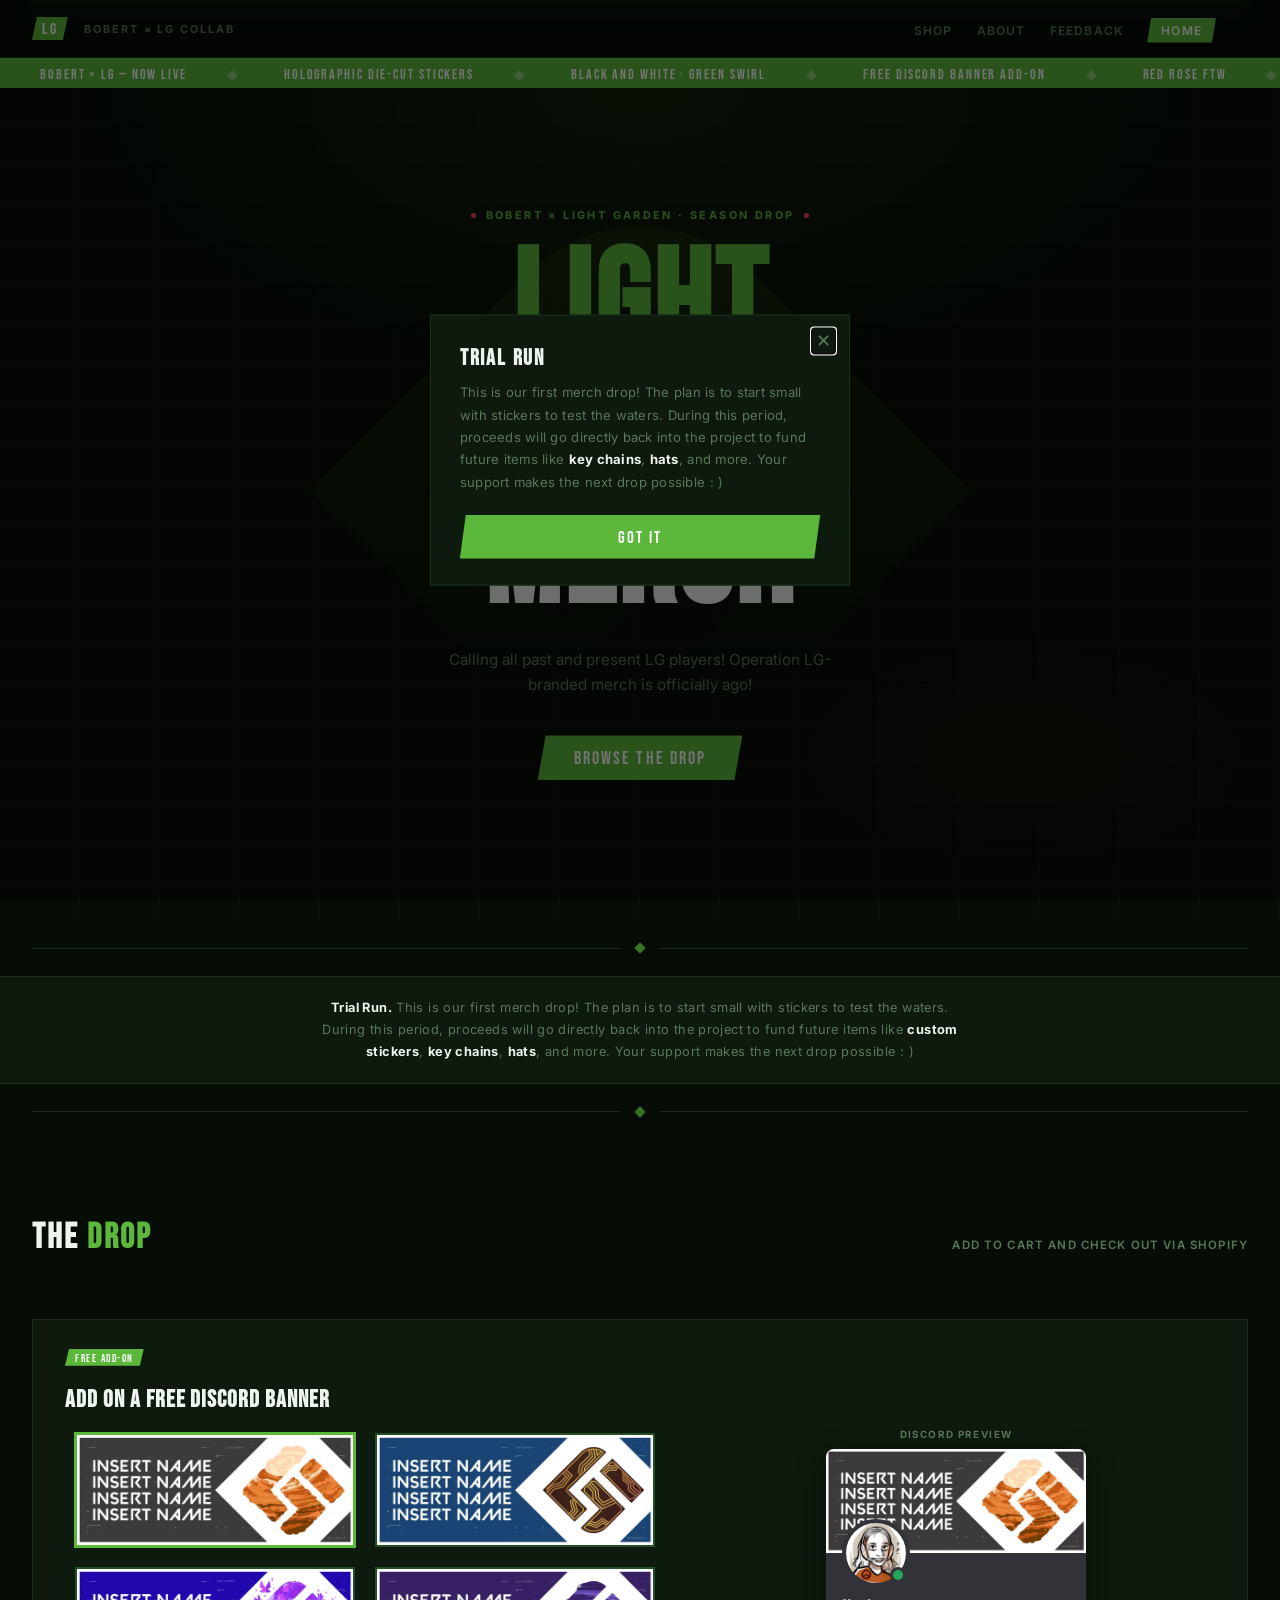
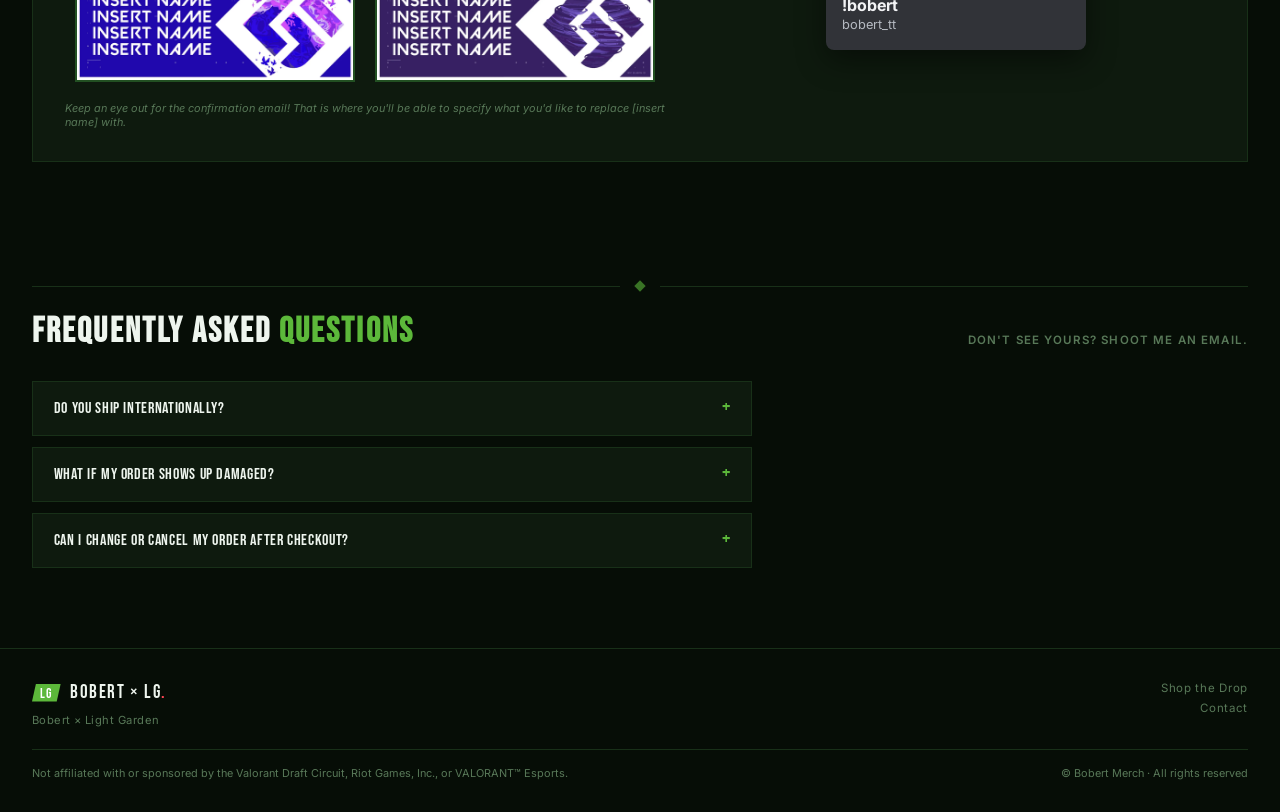
==== index.html @ 80d3ad3d "Open cart on banner swatch click, wire up real per-design variants Swatch clicks that add/swap the f" ====
<!DOCTYPE html>
<html lang="en">
<head>
  <meta charset="UTF-8" />
  <meta name="viewport" content="width=device-width, initial-scale=1.0" />
  <title>Bobert × LG Merch Drop</title>
  <meta name="description" content="LG-branded merch — vinyl stickers, plus a free Discord banner add-on, for the Light Garden VDC franchise.">
  <meta property="og:title" content="Bobert × LG Merch Drop">
  <meta property="og:description" content="LG-branded merch designed by a VDC member. Vinyl stickers, plus a free Discord banner add-on.">
  <meta property="og:image" content="https://bobert-merch.github.io/assets/LG_LOGO.png">
  <meta property="og:type" content="website">
  <meta property="og:url" content="https://bobert-merch.github.io/">
  <link rel="icon" href="./assets/LG_LOGO.png" type="image/png">
  <link rel="preconnect" href="https://fonts.googleapis.com">
  <link rel="preconnect" href="https://fonts.gstatic.com" crossorigin>
  <link href="https://fonts.googleapis.com/css2?family=Bebas+Neue&family=Inter:wght@400;500;600;700&display=swap" rel="stylesheet" />
  <link rel="stylesheet" href="./styles.css">
  <script type="application/ld+json">
  {
    "@context": "https://schema.org",
    "@type": "FAQPage",
    "mainEntity": [
      {
        "@type": "Question",
        "name": "Do you ship internationally?",
        "acceptedAnswer": {
          "@type": "Answer",
          "text": "Yes and no. These products are only available to those in the United States and Canada."
        }
      },
      {
        "@type": "Question",
        "name": "What if my order shows up damaged?",
        "acceptedAnswer": {
          "@type": "Answer",
          "text": "Email me a photo and replacement or refund, whichever works for you."
        }
      },
      {
        "@type": "Question",
        "name": "Can I change or cancel my order after checkout?",
        "acceptedAnswer": {
          "@type": "Answer",
          "text": "Of course! Email me as soon as you can and if it hasn't shipped yet, I'll update or cancel it."
        }
      }
    ]
  }
  </script>
</head>
<body class="page-shop">

<!-- NAV — kept in sync by hand across index.html/feedback.html/about.html.
     Deliberately not JS-injected so each page stays fully self-describing
     when read on its own. The cart itself isn't in this markup at all —
     it's Shopify's own cart + floating toggle, mounted by site.js (see
     CLAUDE.md's "Shopify" section). -->
<nav>
  <a class="nav-left" href="./index.html" aria-label="Bobert × LG home">
    <span class="lg-pill">LG</span>
    <span class="nav-subtitle">Bobert × LG Collab</span>
  </a>
  <div class="nav-right-group">
    <ul class="nav-links">
      <li><a href="./index.html#shop">Shop</a></li>
      <li><a href="./about.html">About</a></li>
      <li><a href="./feedback.html">Feedback</a></li>
      <li><a href="./index.html" class="nav-cta">Home</a></li>
    </ul>
    <div class="nav-right">
      <button class="hamburger" id="hamburger-btn" aria-label="Open navigation" aria-expanded="false">MENU</button>
    </div>
  </div>
</nav>


<!-- MOBILE NAV -->
<div class="mobile-nav" id="mobile-nav" aria-label="Mobile navigation">
  <a href="./index.html#shop">Shop</a>
  <a href="./about.html">About</a>
  <a href="./feedback.html">Feedback</a>
  <a href="./index.html" class="mobile-nav-cta">Home</a>
</div>

<main>

<!-- TICKER -->
<div class="ticker-wrap" aria-hidden="true">
  <div class="ticker-inner">
    <span>BOBERT × LG — NOW LIVE</span><span class="sep">◆</span>
    <span>HOLOGRAPHIC DIE-CUT STICKERS</span><span class="sep">◆</span>
    <span>BLACK AND WHITE · GREEN SWIRL</span><span class="sep">◆</span>
    <span>FREE DISCORD BANNER ADD-ON</span><span class="sep">◆</span>
    <span>RED ROSE FTW</span><span class="sep">◆</span>
    <span>SHOP THE DROP TO ORDER</span><span class="sep">◆</span>
    <span>BOBERT × LG — NOW LIVE</span><span class="sep">◆</span>
    <span>HOLOGRAPHIC DIE-CUT STICKERS</span><span class="sep">◆</span>
    <span>BLACK AND WHITE · GREEN SWIRL</span><span class="sep">◆</span>
    <span>FREE DISCORD BANNER ADD-ON</span><span class="sep">◆</span>
    <span>LIMITED RUN — ONE DROP PER SEASON</span><span class="sep">◆</span>
    <span>SHOP THE DROP TO ORDER</span><span class="sep">◆</span>
  </div>
</div>

<!-- HERO -->
<section class="hero">
  <img src="./assets/LG_LOGO.png" class="hero-logo-bg" alt="" aria-hidden="true">
  <div class="hero-eyebrow">
    <span class="dot"></span>
    Bobert × Light Garden · Season Drop
    <span class="dot"></span>
  </div>
  <h1>
    <span class="line-green">LIGHT</span><br>
   <span class="line-green"> GARDEN </span><br>
    MERCH
  </h1>
  <p class="hero-sub">
    Calling all past and present LG players! Operation LG-branded merch is officially ago!  
  </p>
  <div class="hero-actions">
    <a href="#shop" class="btn-primary">Browse the Drop</a>
  </div>
</section>

<!-- TRIAL NOTICE -->
<div class="divider"><div class="divider-line"></div><div class="divider-diamond"></div><div class="divider-line"></div></div>

<div class="trial-notice" role="note">
  <p><strong>Trial Run.</strong> This is our first merch drop! The plan is to start small with stickers to test the waters. During this period, proceeds will go directly back into the project to fund future items like <strong>custom stickers</strong>, <strong>key chains</strong>, <strong>hats</strong>, and more. Your support makes the next drop possible : )</p>
</div>

<!-- SHOP -->
<div class="divider"><div class="divider-line"></div><div class="divider-diamond"></div><div class="divider-line"></div></div>

<section id="shop">
  <div class="section-header">
    <h2>THE <span>DROP</span></h2>
    <div class="section-meta">
      Add to cart and check out via Shopify
    </div>
  </div>

  <!--
  ══════════════════════════════════════════════════════════════
  PRODUCT GRID — HOW TO EDIT
  ──────────────────────────────────────────────────────────────
  Each sticker is a live Shopify Buy Button product component — name,
  price, description, and images all come from Shopify now, not from
  this markup. See CLAUDE.md's "Shopify" section for how the SDK is
  bootstrapped (one shared client/cart/toggle in site.js).

  ADD OR CHANGE A STICKER:
    Create/edit the product in the Shopify admin, then either edit the
    data-shopify-product-id below (to replace one) or add a new
    <div data-shopify-product-id="…"></div> (to add one) — site.js finds
    every element with that attribute and mounts a product component
    into it automatically. No other JS/HTML edit needed.
  ══════════════════════════════════════════════════════════════
  -->
  <div class="product-grid">

    <!-- LG Logo Vinyl Sticker | Black and White -->
    <div class="shopify-product" data-shopify-product-id="9629261037811"></div>

    <!-- LG Logo Vinyl Sticker | Green Swirl -->
    <div class="shopify-product" data-shopify-product-id="9629262872819"></div>

  </div>

  <!--
  ══════════════════════════════════════════════════════════════
  FREE ADD-ON — HOW TO EDIT
  ──────────────────────────────────────────────────────────────
  Backed by Shopify product 9694852481267 ("LG Discord Banner", $0.00) —
  see BANNER_PRODUCT_ID in site.js. It has four real variants now, each
  with its own image (so the correct design shows up as the line-item
  thumbnail in both Shopify admin and the cart drawer) — titled exactly
  Brimstone / Chamber / Clove / Omen, matching data-label below.
  getBannerVariantForLabel() in site.js matches swatch clicks to these by
  title; a design also still writes a `Design` line-item custom attribute
  as a redundant, always-there record even though the variant itself now
  carries that information. If you rename a variant in Shopify, update
  its swatch's data-label (and aria-label/alt) to match exactly — a
  mismatch silently falls back to whichever variant is listed first.

  Gated the same way it always was: clicking a swatch before a paid item
  is in the cart only updates the visual selection/preview, it doesn't
  touch the Shopify cart — see hasQualifyingItem()/syncAddonState() in
  site.js. No automatic retry: pick a design while ineligible, add a
  sticker, then click the swatch again to actually add it. The
  .addon-hint paragraph below is a permanent fixture (always visible,
  regardless of cart state) rather than toggled by eligibility — it used
  to hide once a paid item qualified, but that meant it could flash
  visible-then-vanish for a returning visitor whose cart already
  qualified, which read as broken. Always-on trades that flash for the
  hint being slightly stale once you already have the banner, on
  purpose.

  ADD A DESIGN:
    Copy a .swatch-btn block inside .swatch-grid, point the img src at a
    file in assets/digital/, and set data-label — data-label doubles as
    the value written to the Design custom attribute (and the variant
    title to match, if/when real variants exist). No visible label
    needed — the image is the only identifier now, so keep aria-label
    accurate for screen readers.

  REMOVE A DESIGN:
    Delete its .swatch-btn block. Keep exactly one swatch marked
    class="swatch-btn active" + aria-current="true" (the default
    selection).

  The .addon-preview mock Discord card just mirrors whichever swatch is
  active (site.js keeps #discord-preview-banner's src in sync) — no
  markup changes needed there when adding/removing a design.
  ══════════════════════════════════════════════════════════════
  -->
  <div class="addon-card">
    <div class="addon-main">
      <span class="addon-badge">Free Add-On</span>
      <h3 class="addon-title">Add On a Free Discord Banner</h3>
      <div class="swatch-grid">
        <button class="swatch-btn active" aria-current="true" aria-label="Brimstone"
                data-label="Brimstone">
          <img src="./assets/digital/BrimBanner.webp" alt="Brimstone Discord banner design" loading="lazy">
        </button>
        <button class="swatch-btn" aria-label="Chamber"
                data-label="Chamber">
          <img src="./assets/digital/ChamberBanner.webp" alt="Chamber Discord banner design" loading="lazy">
        </button>
        <button class="swatch-btn" aria-label="Clove"
                data-label="Clove">
          <img src="./assets/digital/CloveBanner.webp" alt="Clove Discord banner design" loading="lazy">
        </button>
        <button class="swatch-btn" aria-label="Omen"
                data-label="Omen">
          <img src="./assets/digital/OmenBanner.webp" alt="Omen Discord banner design" loading="lazy">
        </button>
      </div>
      <!-- Always visible — see the FREE ADD-ON comment above for why this
           doesn't toggle with cart eligibility anymore. -->
      <p class="addon-hint">Keep an eye out for the confirmation email! That is where you'll be able to specify what you'd like to replace [insert name] with.</p>
    </div>

    <!-- Live preview of the selected design on a mock Discord profile
         popup — proportioned to Discord's actual recommended banner size
         (600×240, a 5:2 aspect ratio). Purely visual: #discord-preview-banner's
         src is kept in sync with whichever swatch is .active by the swatch
         click handler in site.js (and set once on load to match). -->
    <div class="addon-preview">
      <span class="addon-preview-label">Discord Preview</span>
      <div class="discord-card">
        <div class="discord-card-banner">
          <img id="discord-preview-banner" src="./assets/digital/BrimBanner.webp" alt="Selected banner design previewed on a Discord profile">
        </div>
        <div class="discord-card-avatar-row">
          <div class="discord-card-avatar">
            <img src="./assets/disc_pfp.webp" alt="">
            <span class="discord-card-status"></span>
          </div>
        </div>
        <div class="discord-card-body">
          <div class="discord-card-name">!bobert</div>
          <div class="discord-card-username">bobert_tt</div>
        </div>
      </div>
    </div>
  </div>
</section>

<!-- FAQ -->
<div class="divider divider--spaced"><div class="divider-line"></div><div class="divider-diamond"></div><div class="divider-line"></div></div>

<section id="faq">
  <div class="section-header">
    <h2>FREQUENTLY ASKED <span>QUESTIONS</span></h2>
    <div class="section-meta">
      Don't see yours? Shoot me an email.
    </div>
  </div>

  <div class="faq-list">
    <details class="faq-item">
      <summary>Do you ship internationally?</summary>
      <p>Yes and no. These products are only available to those in the United States and Canada. </p>
    </details>
    <details class="faq-item">
      <summary>What if my order shows up damaged?</summary>
      <p>Email me a photo and replacement or refund, whichever works for you.</p>
    </details>
    <details class="faq-item">
      <summary>Can I change or cancel my order after checkout?</summary>
      <p>Of course! Email me as soon as you can and if it hasn't shipped yet, I'll update or cancel it.</p>
    </details>
  </div>
</section>

</main>

<!-- TRIAL NOTICE MODAL -->
<div class="cart-overlay trial-modal-overlay" id="trial-modal-overlay" hidden></div>
<div class="trial-modal" id="trial-modal" role="dialog" aria-modal="true" aria-labelledby="trial-modal-title" tabindex="-1" hidden>
  <button class="trial-modal-close" id="trial-modal-close" type="button" aria-label="Close">✕</button>
  <h2 id="trial-modal-title" class="trial-modal-title">Trial Run</h2>
  <p class="trial-modal-body">This is our first merch drop! The plan is to start small with stickers to test the waters. During this period, proceeds will go directly back into the project to fund future items like <strong>key chains</strong>, <strong>hats</strong>, and more. Your support makes the next drop possible : )</p>
  <button class="btn-checkout trial-modal-ok" id="trial-modal-ok" type="button">Got it</button>
</div>


<!-- FOOTER -->
<footer class="footer--shop">
  <div class="footer-inner">
    <div>
      <div class="footer-brand">
        <span class="footer-pill">LG</span>
        <span class="footer-wordmark">BOBERT × LG<span>.</span></span>
      </div>
      <div class="footer-tagline">
        Bobert × Light Garden
      </div>
    </div>
    <div class="footer-links">
      <a href="#shop">Shop the Drop</a>
      <a class="obf-email" data-u="bobertvdc" data-d="gmail.com">Contact</a>
    </div>
  </div>
  <div class="footer-inner">
    <div class="footer-legal">
      <span>Not affiliated with or sponsored by the Valorant Draft Circuit, Riot Games, Inc., or VALORANT™ Esports.</span>
      <span>© Bobert Merch · All rights reserved</span>
    </div>
  </div>
</footer>

<!-- Announces cart changes driven by our own code (the banner swatches —
     see announceCart() in site.js). Shopify's own drawer is a cross-origin
     iframe we can't announce from, and a swatch click has no visual
     "added" confirmation either, so this is the only signal assistive
     tech gets for it. -->
<div id="cart-status" class="sr-only" aria-live="polite" aria-atomic="true"></div>

<script src="./site.js"></script>

</body>
</html>
---- styles.css ----
/* ══════════════════════════════════════════════════════════════
   All CSS for the site lives in this one file, loaded by all three
   pages (index.html, feedback.html, about.html). Kept as a single
   file on purpose — see CLAUDE.md's "File organization" section for
   why — rather than split per-page: one cascade context means no
   load-order rules to remember (a prior split caused a real bug:
   reduced-motion for .concept-card was silently cancelled because a
   later-loading page file re-declared its transition).

   PAGE SCOPING: index.html and feedback.html both have a `.hero`
   section with different padding/background/sizing. Since this file
   is shared, those page-specific hero rules are scoped under a body
   class (.page-shop / .page-feedback / .page-about, set on each
   page's <body>) instead of relying on file-load order. If you add
   a new selector that needs different values per page, scope it the
   same way rather than declaring the bare selector twice.
   ══════════════════════════════════════════════════════════════ */

/* ── RESET ── */
*, *::before, *::after { box-sizing: border-box; margin: 0; padding: 0; }

/* Visually hidden but still reachable by screen readers — the shared
   visually-hidden-but-announced utility class (see CLAUDE.md). Used by
   #cart-status (all 3 pages) for announceCart()'s aria-live region — reuse
   it for any future hidden label or live region instead of adding a new one. */
.sr-only {
  position: absolute;
  width: 1px;
  height: 1px;
  padding: 0;
  margin: -1px;
  overflow: hidden;
  clip: rect(0, 0, 0, 0);
  white-space: nowrap;
  border: 0;
}

/* ── VARIABLES ──
   SHOPIFY_THEME in site.js mirrors the color values below (Shopify's SDK
   renders into iframes that never see this stylesheet, so it needs real
   hex values, not var() references) — change a color in both places. */
:root {
  --bg:            #060D06;
  --bg-mid:        #0A130A;
  --surface:       #0E1A0E;
  --border:        #183018;
  --border-bright: #225022;
  --lg-green:      #5CB83A;
  --lg-green-dk:   #3F8A26;
  --val-red:       #FF4655;
  --text:          #EEF5EE;
  --muted:         #587858;
  --font-display:  'Bebas Neue', sans-serif;
  --font-body:     'Inter', sans-serif;
}

/* touch-action: manipulation disables the double-tap-to-zoom gesture (which
   makes tapping buttons/links feel laggy/miss-prone on mobile, since the
   browser waits to see if a second tap is coming) while still allowing
   normal scrolling and pinch-zoom — unlike user-scalable=no on the viewport
   meta tag, this doesn't remove zoom as an accessibility affordance. */
html { scroll-behavior: smooth; touch-action: manipulation; }

body {
  background: var(--bg);
  color: var(--text);
  font-family: var(--font-body);
  min-height: 100vh;
  overflow-x: hidden;
}

/* ── NAV ── */
nav {
  position: sticky;
  top: 0;
  z-index: 100;
  display: flex;
  align-items: center;
  justify-content: space-between;
  padding: 0 2rem;
  height: 58px;
  background: rgba(6,13,6,0.95);
  backdrop-filter: blur(12px);
  border-bottom: 1px solid var(--border);
}

.nav-left { display: flex; align-items: center; gap: 1rem; text-decoration: none; color: inherit; }

/* Groups nav-links with the cart/hamburger cluster so they sit flush against
   the right edge as one unit, instead of nav-links landing in the visual
   middle of the bar (the third child of a 3-way space-between). */
.nav-right-group { display: flex; align-items: center; gap: 2rem; }

.lg-pill {
  background: var(--lg-green);
  color: #fff;
  font-family: var(--font-display);
  font-size: 1rem;
  letter-spacing: 0.12em;
  padding: 3px 10px 1px;
  clip-path: polygon(5px 0%, 100% 0%, calc(100% - 5px) 100%, 0% 100%);
}

.nav-subtitle {
  font-size: 0.68rem;
  font-weight: 700;
  letter-spacing: 0.18em;
  text-transform: uppercase;
  color: var(--muted);
}

.nav-links { display: flex; gap: 1.5rem; list-style: none; }

.nav-links a {
  color: var(--muted);
  text-decoration: none;
  font-size: 0.75rem;
  font-weight: 600;
  letter-spacing: 0.1em;
  text-transform: uppercase;
  transition: color 0.2s;
}

.nav-links a:hover { color: var(--text); }

.nav-cta {
  background: var(--lg-green) !important;
  color: #fff !important;
  padding: 5px 14px;
  clip-path: polygon(4px 0%, 100% 0%, calc(100% - 4px) 100%, 0% 100%);
  transition: background 0.2s;
}

.nav-cta:hover { background: var(--lg-green-dk) !important; color: #fff !important; }

/* ── DIVIDER ── */
.divider {
  display: flex;
  align-items: center;
  gap: 1rem;
  padding: 0 2rem;
  max-width: 1280px;
  margin: 1.5rem auto;
}

.divider-line { flex: 1; height: 1px; background: var(--border); }
.divider-diamond { width: 8px; height: 8px; background: var(--lg-green); transform: rotate(45deg); opacity: 0.6; }

/* ── SHARED ANIMATIONS ── */
@keyframes pulse {
  0%, 100% { opacity: 1; transform: scale(1); }
  50%       { opacity: 0.4; transform: scale(0.7); }
}

/* ── HAMBURGER + MOBILE NAV ── */
.nav-right {
  display: flex;
  align-items: center;
  gap: 0.5rem;
}

.hamburger {
  display: none;
  background: transparent;
  border: 1px solid var(--border-bright);
  color: var(--muted);
  cursor: pointer;
  padding: 5px 12px;
  font-family: var(--font-display);
  font-size: 0.9rem;
  letter-spacing: 0.12em;
  clip-path: polygon(4px 0%, 100% 0%, calc(100% - 4px) 100%, 0% 100%);
  transition: border-color 0.2s, color 0.2s;
}

.hamburger:hover { border-color: var(--lg-green); color: var(--lg-green); }

.mobile-nav {
  position: fixed;
  top: 58px;
  left: 0; right: 0;
  background: rgba(6,13,6,0.98);
  backdrop-filter: blur(12px);
  border-bottom: 1px solid var(--border);
  z-index: 99;
  display: flex;
  flex-direction: column;
  padding: 0.5rem 1.5rem 1.5rem;
  transform: translateY(-110%);
  transition: transform 0.3s cubic-bezier(0.4,0,0.2,1);
  pointer-events: none;
}

.mobile-nav.open {
  transform: translateY(0);
  pointer-events: auto;
}

.mobile-nav a {
  color: var(--muted);
  text-decoration: none;
  font-size: 0.76rem;
  font-weight: 600;
  letter-spacing: 0.14em;
  text-transform: uppercase;
  padding: 1rem 0;
  border-bottom: 1px solid var(--border);
  display: block;
  transition: color 0.2s;
}

.mobile-nav a:hover { color: var(--text); }

.mobile-nav .mobile-nav-cta {
  margin-top: 0.75rem;
  background: var(--lg-green);
  color: #fff !important;
  text-align: center;
  padding: 0.75rem 1rem;
  clip-path: polygon(6px 0%, 100% 0%, calc(100% - 6px) 100%, 0% 100%);
  border-bottom: none !important;
}

.mobile-nav .mobile-nav-cta:hover { background: var(--lg-green-dk) !important; }

/* ── HERO SHARED (index.html + feedback.html — page-specific background
   effects and sizing are scoped under .page-shop / .page-feedback below) ── */
.hero-eyebrow {
  display: inline-flex;
  align-items: center;
  gap: 0.6rem;
  font-size: 0.68rem;
  font-weight: 700;
  letter-spacing: 0.22em;
  text-transform: uppercase;
  color: var(--lg-green);
}

.hero-eyebrow .dot {
  width: 5px; height: 5px;
  border-radius: 50%;
  background: var(--val-red);
  animation: pulse 1.8s ease-in-out infinite;
}

.hero-actions {
  display: flex;
  gap: 1rem;
  align-items: center;
  flex-wrap: wrap;
  justify-content: center;
}

.line-green { color: var(--lg-green); }

.btn-primary {
  display: inline-block;
  background: var(--lg-green);
  color: #fff;
  font-family: var(--font-display);
  font-size: 1.1rem;
  letter-spacing: 0.12em;
  padding: 13px 36px 11px;
  text-decoration: none;
  clip-path: polygon(8px 0%, 100% 0%, calc(100% - 8px) 100%, 0% 100%);
  transition: background 0.2s, transform 0.15s;
}

.btn-primary:hover { background: var(--lg-green-dk); transform: translateY(-2px); }

.btn-ghost {
  display: inline-block;
  background: transparent;
  border: 1px solid var(--border-bright);
  color: var(--muted);
  font-family: var(--font-display);
  font-size: 1.1rem;
  letter-spacing: 0.12em;
  padding: 13px 28px 11px;
  text-decoration: none;
  clip-path: polygon(8px 0%, 100% 0%, calc(100% - 8px) 100%, 0% 100%);
  transition: border-color 0.2s, color 0.2s;
}

.btn-ghost:hover { border-color: var(--lg-green); color: var(--lg-green); }

/* ── OVERLAY + CHECKOUT BUTTON (shared) ──
   .cart-overlay is the dimmed backdrop — kept even though the cart drawer
   that originally used it is gone (checkout is Shopify's own cart now),
   because .trial-modal-overlay (index.html) reuses it wholesale and only
   overrides z-index (see .trial-modal-overlay below). .btn-checkout is
   likewise kept for .trial-modal-ok, which reuses its button styling
   (colors, clip-path, hover) — see the comment near .trial-modal-body. */
.cart-overlay {
  position: fixed;
  inset: 0;
  background: rgba(0,0,0,0.55);
  z-index: 199;
  opacity: 0;
  pointer-events: none;
  transition: opacity 0.25s;
}
.cart-overlay.open { opacity: 1; pointer-events: auto; }

.btn-checkout {
  width: 100%;
  background: var(--lg-green);
  color: #fff;
  border: none;
  font-family: var(--font-display);
  font-size: 1.05rem;
  letter-spacing: 0.12em;
  padding: 13px 20px 11px;
  cursor: pointer;
  clip-path: polygon(6px 0%, 100% 0%, calc(100% - 6px) 100%, 0% 100%);
  transition: background 0.2s;
}
.btn-checkout:hover { background: var(--lg-green-dk); }

/* ── FORM WRAPPER ── */
.form-wrapper {
  background: var(--surface);
  border: 1px solid var(--border);
  position: relative;
  overflow: hidden;
}

.form-wrapper::before {
  content: '';
  position: absolute;
  top: 0; left: 0; right: 0;
  height: 3px;
  background: var(--lg-green);
}

.form-header {
  padding: 1.1rem 1.4rem 0.8rem;
  border-bottom: 1px solid var(--border);
  display: flex;
  align-items: center;
  justify-content: space-between;
}

.form-header-title {
  font-family: var(--font-display);
  font-size: 1rem;
  letter-spacing: 0.1em;
  color: var(--text);
}

.form-header-badge {
  font-size: 0.62rem;
  font-weight: 700;
  letter-spacing: 0.12em;
  text-transform: uppercase;
  color: var(--lg-green);
  background: rgba(92,184,58,0.1);
  border: 1px solid rgba(92,184,58,0.25);
  padding: 3px 8px;
  border-radius: 2px;
}

.form-note {
  padding: 0.8rem 1.4rem;
  border-top: 1px solid var(--border);
  font-size: 0.7rem;
  color: var(--muted);
  line-height: 1.5;
}

/* ── SECTION LABEL/TITLE (feedback.html + about.html) ── */
.section-label {
  display: inline-flex;
  align-items: center;
  gap: 0.5rem;
  font-size: 0.62rem;
  font-weight: 700;
  letter-spacing: 0.2em;
  text-transform: uppercase;
  color: var(--lg-green);
  margin-bottom: 0.5rem;
}

.section-label .dot {
  width: 4px; height: 4px;
  border-radius: 50%;
  background: var(--val-red);
}

.section-title {
  font-family: var(--font-display);
  font-size: 2rem;
  letter-spacing: 0.06em;
  line-height: 1;
  margin-bottom: 0.5rem;
}

.section-title span { color: var(--lg-green); }

/* ── FOOTER ──
   Base block below covers feedback.html/about.html as-is. index.html's
   footer has more content (a tagline, an extra footer-links entry) and
   different spacing — rather than a second full footer definition, the
   .footer--shop class (on index.html's <footer>) overrides just the
   differences. See index.html for the markup. */
footer {
  border-top: 1px solid var(--border);
  padding: 1.8rem 2rem;
}

.footer-inner {
  max-width: 1280px;
  margin: 0 auto;
  display: flex;
  align-items: center;
  justify-content: space-between;
  flex-wrap: wrap;
  gap: 1rem;
}

.footer-brand { display: flex; align-items: center; gap: 0.6rem; }

.footer-pill {
  background: var(--lg-green);
  color: #fff;
  font-family: var(--font-display);
  font-size: 0.85rem;
  letter-spacing: 0.1em;
  padding: 2px 8px 0;
  clip-path: polygon(4px 0%, 100% 0%, calc(100% - 4px) 100%, 0% 100%);
}

.footer-wordmark {
  font-family: var(--font-display);
  font-size: 1.1rem;
  letter-spacing: 0.08em;
}

.footer-wordmark span { color: var(--val-red); }

.footer-links { display: flex; gap: 1.5rem; }

.footer-links a {
  font-size: 0.72rem;
  color: var(--muted);
  text-decoration: none;
  letter-spacing: 0.06em;
  transition: color 0.2s;
}

.footer-links a:hover { color: var(--lg-green); }

.footer-legal {
  width: 100%;
  border-top: 1px solid var(--border);
  margin-top: 1rem;
  padding-top: 0.8rem;
  font-size: 0.68rem;
  color: var(--muted);
  display: flex;
  justify-content: space-between;
  flex-wrap: wrap;
  gap: 0.5rem;
}

.footer--shop { padding: 2rem; }
.footer--shop .footer-inner { align-items: flex-start; gap: 1.5rem; }
.footer--shop .footer-brand { margin-bottom: 0.5rem; }
.footer--shop .footer-wordmark { font-size: 1.2rem; }
.footer--shop .footer-tagline {
  font-size: 0.7rem;
  color: var(--muted);
  letter-spacing: 0.04em;
  line-height: 1.6;
}
.footer--shop .footer-links { flex-direction: column; gap: 0.4rem; text-align: right; }
.footer--shop .footer-legal { margin-top: 1.2rem; padding-top: 1rem; align-items: center; }

/* ══════════════════════════════════════════════════════════════
   SHOP PAGE (index.html) — scoped under .page-shop where it collides
   with feedback.html's hero (see the note at the top of this file)
   ══════════════════════════════════════════════════════════════ */

/* ── TICKER ── */
.ticker-wrap {
  background: var(--lg-green);
  overflow: hidden;
  white-space: nowrap;
  padding: 5px 0;
}

.ticker-inner {
  display: inline-block;
  animation: ticker 28s linear infinite;
}

.ticker-inner span {
  font-family: var(--font-display);
  font-size: 0.85rem;
  letter-spacing: 0.14em;
  color: #fff;
  padding: 0 2.5rem;
}

.ticker-inner span.sep { color: rgba(255,255,255,0.35); padding: 0; }

@keyframes ticker {
  0%   { transform: translateX(0); }
  100% { transform: translateX(-50%); }
}

/* ── HERO (shop) ── */
.page-shop .hero {
  position: relative;
  display: flex;
  flex-direction: column;
  align-items: center;
  justify-content: center;
  text-align: center;
  padding: 120px 2rem 140px;
  overflow: hidden;
}

.page-shop .hero::before {
  content: '';
  position: absolute;
  inset: 0;
  background:
    radial-gradient(ellipse 70% 55% at 50% 0%, rgba(92,184,58,0.12) 0%, transparent 65%),
    radial-gradient(ellipse 40% 30% at 80% 80%, rgba(255,70,85,0.05) 0%, transparent 60%),
    repeating-linear-gradient(0deg, transparent, transparent 39px, rgba(92,184,58,0.03) 39px, rgba(92,184,58,0.03) 40px),
    repeating-linear-gradient(90deg, transparent, transparent 79px, rgba(92,184,58,0.02) 79px, rgba(92,184,58,0.02) 80px);
  pointer-events: none;
  z-index: 0;
}

.page-shop .hero-logo-bg {
  position: absolute;
  width: 100%;
  max-width: 660px;
  top: 42%;
  left: 50%;
  transform: translate(-50%, -40%);
  opacity: 0.09;
  pointer-events: none;
  user-select: none;
  z-index: 0;
  -webkit-mask-image: linear-gradient(to bottom, black 25%, rgba(0,0,0,0.6) 60%, transparent 88%);
  mask-image: linear-gradient(to bottom, black 25%, rgba(0,0,0,0.6) 60%, transparent 88%);
}

.page-shop .hero > *:not(.hero-logo-bg) {
  position: relative;
  z-index: 1;
}

.page-shop .hero-eyebrow { margin-bottom: 1.4rem; }

.page-shop .hero h1 {
  font-family: var(--font-display);
  font-size: clamp(3.8rem, 11vw, 9rem);
  line-height: 0.9;
  letter-spacing: 0.02em;
  margin-bottom: 1.4rem;
  position: relative;
}

.page-shop .hero-sub {
  font-size: 0.95rem;
  color: var(--muted);
  max-width: 440px;
  line-height: 1.65;
  margin-bottom: 2.4rem;
  position: relative;
}

.hero-sub strong { color: var(--text); }

/* ── SHOP SECTION ── */
#shop {
  padding: 80px 2rem;
  max-width: 1280px;
  margin: 0 auto;
}

.section-header {
  display: flex;
  align-items: flex-end;
  justify-content: space-between;
  margin-bottom: 2rem;
  flex-wrap: wrap;
  gap: 0.8rem;
}

.section-header h2 {
  font-family: var(--font-display);
  font-size: 2.2rem;
  letter-spacing: 0.06em;
  line-height: 1;
}

.section-header h2 span { color: var(--lg-green); }

.section-meta {
  font-size: 0.72rem;
  color: var(--muted);
  font-weight: 600;
  letter-spacing: 0.1em;
  text-transform: uppercase;
  text-align: right;
  line-height: 1.6;
}

/* ── PRODUCT GRID ──
   Each product is a Shopify Buy Button "vertical" component (image on
   top, details below — see SHOPIFY_UI_OPTIONS in site.js, which also
   fixes the image box to a 4:3 aspect-ratio so both cards render the
   same height regardless of the two products' actual source image
   dimensions). auto-fit (not auto-fill): with only two cards, auto-fill
   would keep reserving empty leftover column tracks on wide screens,
   shoving both cards to the left with dead space on the right; auto-fit
   collapses those empty tracks so the two stretch to fill the row evenly
   side by side, still collapsing to one column on narrow screens. */
.product-grid {
  display: grid;
  grid-template-columns: repeat(auto-fit, minmax(320px, 1fr));
  gap: 2rem;
  align-items: start;
}

/* ── FREE ADD-ON (Discord banner) ──
   Deliberately static — unlike the Shopify product components beside it
   (which have their own hover "pop" baked into their SDK styling), this
   box just sits there at rest with no hover treatment of its own. */
.addon-card {
  background: var(--surface);
  border: 1px solid var(--border);
  display: flex;
  flex-direction: row;
  align-items: center;
  justify-content: center;
  flex-wrap: wrap;
  gap: 2rem;
  padding: 1.8rem 2rem 2rem;
  margin-top: 2rem;
}

/* Capped (not flex-grow) so it doesn't stretch to fill the row and push
   .addon-preview off to the far edge — the two sit close together instead,
   with any leftover row width left unused. 600px comfortably fits the
   swatch-grid's 2-up wrap (280px swatches × 2 + gap). */
.addon-main {
  flex: 0 1 600px;
  display: flex;
  flex-direction: column;
  gap: 1.2rem;
}

.addon-badge {
  display: inline-block;
  background: var(--lg-green);
  color: #fff;
  font-family: var(--font-display);
  font-size: 0.68rem;
  letter-spacing: 0.14em;
  text-transform: uppercase;
  padding: 3px 10px 1px;
  clip-path: polygon(4px 0%, 100% 0%, calc(100% - 4px) 100%, 0% 100%);
  align-self: flex-start;
}

.addon-title {
  font-family: var(--font-display);
  font-size: 1.5rem;
  letter-spacing: 0.04em;
}

/* ── SWATCH PICKER (free add-on design choice) ── */
/* justify-content: center matters most once .addon-card wraps to a
   stacked column (roughly <900px, well before the 768px breakpoint —
   this is flexbox's own auto-wrap, not a media query) — without it,
   the swatch row sits flush against .swatch-grid's stretched full-width
   box (default flex-start) while .addon-preview below it is genuinely
   centered (align-items: center), so the two drift apart as the column
   gets wider — up to ~190px off-center just before the 2-up desktop
   layout kicks in. At desktop width (swatch-grid ≈ addon-main's 600px
   cap) this only redistributes ~20px of slack evenly, imperceptible. */
.swatch-grid {
  display: flex;
  gap: 1.25rem;
  flex-wrap: wrap;
  justify-content: center;
}

.swatch-btn {
  background: #f2f2f2;
  border: 2px solid var(--border-bright);
  cursor: pointer;
  width: 280px;
  max-width: 100%;
  padding: 0;
  overflow: hidden;
  display: block;
  transition: border-color 0.15s;
}

/* No visible label (aria-label carries the name for screen readers instead)
   — the image fills the whole button edge-to-edge, cropped the same way
   .discord-card-banner crops it below, so the swatch itself previews how
   the banner actually reads rather than a padded, letterboxed thumbnail.
   5:2 matches Discord's actual recommended banner size (600×240). */
.swatch-btn img {
  width: 100%;
  aspect-ratio: 5/2;
  object-fit: cover;
  display: block;
}

.swatch-btn:hover { border-color: var(--lg-green); }
.swatch-btn.active { border-color: var(--lg-green); outline: 1px solid var(--lg-green); }

/* ── DISCORD PROFILE PREVIEW ──
   Mocks Discord's own profile popup so the selected banner can be judged
   in context, not just as a flat rectangle. Colors intentionally match
   Discord's actual dark theme (not this site's palette) since the point
   is to preview how it looks over there. .discord-card-banner uses
   object-fit: cover, same as the swatch thumbnails now — that's how
   Discord itself renders a banner that isn't exactly 600×240, so both
   should crop the same way rather than letterbox it. */
.addon-preview {
  flex: 1 1 260px;
  max-width: 100%;
  display: flex;
  flex-direction: column;
  align-items: center;
  /* flex-grow:1 (unlike .addon-main's capped growth above) lets this claim
     the rest of the row as its own section rather than hugging up against
     .addon-main — align-items: center then centers the label+card within
     that whole section instead of just within a content-sized box.
     Vertical centering comes from .addon-card's align-items: center. */
}

.addon-preview-label {
  display: block;
  font-size: 0.62rem;
  font-weight: 700;
  letter-spacing: 0.14em;
  text-transform: uppercase;
  color: var(--muted);
  margin-bottom: 0.6rem;
}

.discord-card {
  width: 260px;
  max-width: 100%;
  background: #313338;
  border-radius: 8px;
  overflow: hidden;
  box-shadow: 0 10px 30px rgba(0,0,0,0.45);
}

.discord-card-banner {
  aspect-ratio: 5/2;
  background: #1e1f22;
  overflow: hidden;
}

.discord-card-banner img {
  width: 100%;
  height: 100%;
  object-fit: cover;
  display: block;
}

.discord-card-avatar-row {
  padding: 0 16px;
  margin-top: -34px;
}

.discord-card-avatar {
  position: relative;
  width: 68px;
  height: 68px;
  border-radius: 50%;
  border: 4px solid #313338;
  background: #313338;
}

.discord-card-avatar img {
  width: 100%;
  height: 100%;
  border-radius: 50%;
  object-fit: cover;
  display: block;
}

.discord-card-status {
  position: absolute;
  bottom: 0;
  right: 0;
  width: 16px;
  height: 16px;
  border-radius: 50%;
  background: #23a55a;
  border: 3px solid #313338;
}

.discord-card-body {
  padding: 8px 16px 18px;
}

.discord-card-name {
  font-family: var(--font-body);
  font-weight: 700;
  font-size: 1rem;
  color: #f2f3f5;
}

.discord-card-username {
  font-family: var(--font-body);
  font-size: 0.8rem;
  color: #b5bac1;
  margin-top: 2px;
}


.divider--spaced { margin-top: 2.5rem; }

/* ── MATCH DAY BANNER ── */
.trial-notice {
  background: var(--surface);
  border-top: 1px solid var(--border);
  border-bottom: 1px solid var(--border);
  padding: 20px 2rem;
  text-align: center;
}

.trial-notice p {
  font-size: 0.8rem;
  color: var(--muted);
  letter-spacing: 0.03em;
  line-height: 1.7;
  max-width: 660px;
  margin: 0 auto;
}

.trial-notice strong { color: var(--text); }

/* ── TRIAL NOTICE MODAL ── */
/* The overlay behind this modal reuses .cart-overlay's styling (position,
   background, opacity, transition) — see the "cart-overlay" class also
   present on the element in the markup below. Only the stacking order
   needs to differ, since the trial modal should sit above the cart. */
.trial-modal-overlay { z-index: 299; }

.trial-modal {
  position: fixed;
  top: 50%;
  left: 50%;
  width: min(420px, calc(100vw - 2.4rem));
  background: var(--surface);
  border: 1px solid var(--border);
  z-index: 300;
  padding: 1.8rem 1.8rem 1.6rem;
  opacity: 0;
  pointer-events: none;
  transform: translate(-50%, -50%) scale(0.97);
  transition: opacity 0.25s, transform 0.25s;
}
.trial-modal.open { opacity: 1; pointer-events: auto; transform: translate(-50%, -50%) scale(1); }
.trial-modal:focus { outline: none; }

.trial-modal-close {
  position: absolute;
  top: 0.8rem;
  right: 0.9rem;
  background: transparent;
  border: none;
  color: var(--muted);
  font-size: 1.1rem;
  cursor: pointer;
  padding: 4px;
  line-height: 1;
  transition: color 0.2s;
}
.trial-modal-close:hover { color: var(--text); }

.trial-modal-title {
  font-family: var(--font-display);
  font-size: 1.4rem;
  letter-spacing: 0.08em;
  margin-bottom: 0.6rem;
  padding-right: 1.6rem;
}

.trial-modal-body {
  font-size: 0.82rem;
  color: var(--muted);
  letter-spacing: 0.02em;
  line-height: 1.7;
  margin-bottom: 1.4rem;
}
.trial-modal-body strong { color: var(--text); }

/* .trial-modal-ok reuses .btn-checkout's button styling (colors, clip-path,
   hover) — see the "btn-checkout" class also present on the element in
   the markup below. Nothing left to declare here. */

/* ── FAQ ── */
#faq {
  padding: 0 2rem 80px;
  max-width: 1280px;
  margin: 0 auto;
}

.faq-list {
  display: flex;
  flex-direction: column;
  gap: 0.7rem;
  max-width: 720px;
}

.faq-item {
  background: var(--surface);
  border: 1px solid var(--border);
}

.faq-item summary {
  cursor: pointer;
  list-style: none;
  padding: 1rem 1.3rem;
  font-family: var(--font-display);
  font-size: 1rem;
  letter-spacing: 0.04em;
  display: flex;
  align-items: center;
  justify-content: space-between;
  gap: 1rem;
  transition: color 0.2s;
}

.faq-item summary::-webkit-details-marker { display: none; }

.faq-item summary::after {
  content: '+';
  color: var(--lg-green);
  font-size: 1.3rem;
  line-height: 1;
  flex-shrink: 0;
  transition: transform 0.2s;
}

.faq-item[open] summary::after { transform: rotate(45deg); }

.faq-item summary:hover { color: var(--lg-green); }

.faq-item summary:focus-visible {
  outline: 1px solid var(--lg-green);
  outline-offset: 2px;
}

.faq-item p {
  padding: 0 1.3rem 1.1rem;
  font-size: 0.8rem;
  color: var(--muted);
  line-height: 1.65;
}

.addon-hint {
  font-size: 0.68rem;
  color: var(--muted);
  font-style: italic;
}

/* ══════════════════════════════════════════════════════════════
   FEEDBACK PAGE (feedback.html) — hero scoped under .page-feedback
   where it collides with index.html's hero (see file-top note)
   ══════════════════════════════════════════════════════════════ */

.page-feedback .hero {
  position: relative;
  display: flex;
  flex-direction: column;
  align-items: center;
  justify-content: center;
  text-align: center;
  padding: 110px 2rem 120px;
  overflow: hidden;
}

.page-feedback .hero::before {
  content: '';
  position: absolute;
  inset: 0;
  background:
    radial-gradient(ellipse 70% 55% at 50% 0%, rgba(92,184,58,0.12) 0%, transparent 65%),
    repeating-linear-gradient(0deg, transparent, transparent 39px, rgba(92,184,58,0.025) 39px, rgba(92,184,58,0.025) 40px),
    repeating-linear-gradient(90deg, transparent, transparent 79px, rgba(92,184,58,0.015) 79px, rgba(92,184,58,0.015) 80px);
  pointer-events: none;
}

.page-feedback .hero-logo-bg {
  position: absolute;
  width: 52%;
  max-width: 520px;
  top: 44%;
  left: 50%;
  transform: translate(-50%, -44%);
  opacity: 0.06;
  pointer-events: none;
  user-select: none;
  -webkit-mask-image: linear-gradient(to bottom, black 20%, rgba(0,0,0,0.5) 60%, transparent 85%);
  mask-image: linear-gradient(to bottom, black 20%, rgba(0,0,0,0.5) 60%, transparent 85%);
}

.page-feedback .hero > *:not(.hero-logo-bg) { position: relative; }

.page-feedback .hero-eyebrow { margin-bottom: 1.2rem; }

.page-feedback .hero h1 {
  font-family: var(--font-display);
  font-size: clamp(3.2rem, 9vw, 7rem);
  line-height: 0.9;
  letter-spacing: 0.02em;
  margin-bottom: 1.2rem;
}

.page-feedback .hero-sub {
  font-size: 0.9rem;
  color: var(--muted);
  max-width: 460px;
  line-height: 1.65;
  margin-bottom: 2rem;
}

/* ── CONCEPTS SECTIONS ── */
.concepts-section {
  padding: 80px 2rem 100px;
  max-width: 1280px;
  margin: 0 auto;
}

.section-desc {
  font-size: 0.8rem;
  color: var(--muted);
  line-height: 1.6;
  max-width: 540px;
  margin-bottom: 0;
}

/* ── CONCEPTS + FORM LAYOUT ── */
.concepts-form-grid {
  display: grid;
  grid-template-columns: 1fr 1.4fr;
  gap: 3rem;
  align-items: start;
  margin-top: 2rem;
}

.concept-carousel { position: relative; }

.concept-slide { display: none; }
.concept-slide.active { display: block; }

.concept-carousel-nav {
  display: flex;
  align-items: center;
  justify-content: center;
  gap: 1rem;
  margin-top: 1rem;
}

.concept-nav-btn {
  background: none;
  border: 1px solid var(--border);
  color: var(--text);
  width: 2.2rem;
  height: 2.2rem;
  border-radius: 2px;
  cursor: pointer;
  font-size: 1.4rem;
  line-height: 1;
  display: flex;
  align-items: center;
  justify-content: center;
  transition: border-color 0.2s, color 0.2s;
}

.concept-nav-btn:hover {
  border-color: var(--lg-green);
  color: var(--lg-green);
}

.concept-dots { display: flex; gap: 0.5rem; }

.concept-dot {
  width: 7px;
  height: 7px;
  border-radius: 50%;
  background: var(--border);
  border: none;
  cursor: pointer;
  transition: background 0.2s;
}

.concept-dot.active { background: var(--lg-green); }

/* ── CONCEPT CARDS ── */

.concept-card {
  background: var(--surface);
  border: 1px solid var(--border);
  display: flex;
  flex-direction: column;
  transition: border-color 0.25s, transform 0.2s;
}

.concept-card:hover {
  border-color: var(--lg-green);
  transform: translateY(-3px);
}

.concept-img {
  width: 100%;
  aspect-ratio: 4/3;
  background: #f2f2f2;
  display: flex;
  align-items: center;
  justify-content: center;
  border-bottom: 1px solid var(--border);
  position: relative;
  overflow: hidden;
}

.concept-img img {
  width: 100%;
  height: 100%;
  object-fit: contain;
  padding: 1.5rem;
  display: block;
}

.concept-img::after {
  content: '';
  position: absolute;
  bottom: 0; left: 0;
  width: 40px; height: 3px;
  background: var(--lg-green);
}

.concept-info {
  padding: 1.3rem 1.4rem 1.5rem;
}

.concept-tag {
  font-size: 0.6rem;
  font-weight: 700;
  letter-spacing: 0.18em;
  text-transform: uppercase;
  color: var(--lg-green);
  margin-bottom: 0.3rem;
}

.concept-name {
  font-family: var(--font-display);
  font-size: 1.2rem;
  letter-spacing: 0.04em;
  margin-bottom: 0.4rem;
}

.concept-desc {
  font-size: 0.75rem;
  color: var(--muted);
  line-height: 1.55;
}

.form-wrapper iframe {
  width: 100%;
  min-height: 680px;
  border: none;
  display: block;
  /* Known fragile hack: Google Forms only renders light-mode, and its embed
     doesn't offer a dark theme or CSS hook we control (it's a cross-origin
     iframe), so we invert the whole thing to roughly match the site's dark
     palette. This is brittle — if Google changes their form styling, colors
     (esp. the blue submit button and any images/logos in the form) could
     shift or look wrong. Verify visually after any Google Forms changes;
     a real fix would mean building a native form or a themed Forms
     alternative, which is out of scope for this trial run. */
  filter: invert(1) hue-rotate(180deg);
}

/* ══════════════════════════════════════════════════════════════
   ABOUT PAGE (about.html) — no selector collisions with the other
   pages, so nothing here needs .page-about scoping.
   ══════════════════════════════════════════════════════════════ */

#about {
  padding: 90px 2rem 80px;
  max-width: 1280px;
  margin: 0 auto;
}

.about-grid {
  display: grid;
  grid-template-columns: 1fr 1fr;
  gap: 4rem;
  margin-top: 2rem;
}

.about-col {
  display: flex;
  flex-direction: row;
  align-items: center;
  gap: 2rem;
}

.about-photo {
  background: var(--surface);
  border: 2px solid var(--border-bright);
  width: 180px;
  height: 180px;
  flex-shrink: 0;
  border-radius: 50%;
  display: flex;
  align-items: center;
  justify-content: center;
  position: relative;
  overflow: hidden;
  box-shadow: 0 0 0 4px var(--bg), 0 0 0 6px var(--lg-green);
}

.about-photo img {
  width: 100%;
  height: 100%;
  object-fit: cover;
  display: block;
}

.about-col--lg .about-photo img {
  object-fit: contain;
  padding: 2rem;
}

.about-body {
  display: flex;
  flex-direction: column;
  gap: 1.2rem;
}

.about-body h3 {
  font-family: var(--font-display);
  font-size: 1.6rem;
  letter-spacing: 0.06em;
  line-height: 1;
}

.about-body h3 span { color: var(--lg-green); }

.about-body p {
  font-size: 0.84rem;
  color: var(--muted);
  line-height: 1.75;
}

.about-body p strong { color: var(--text); }

/* ── RESPONSIVE (all pages, one breakpoint) ── */
/* .about-grid's 2-column split gets uncomfortably tight before the main
   768px breakpoint kicks in — each column is a fixed 180px photo + 2rem
   gap + text, which leaves the text well under 150px wide in the 769-950px
   range. A wider, narrower-scoped breakpoint just for this grid collapses
   it to one column earlier, while .about-col's photo-beside-text row
   layout (handled below at 768px) stays intact since there's room for it
   again once the grid itself isn't splitting the width in half. */
@media (max-width: 960px) {
  .about-grid { grid-template-columns: 1fr; }
}

@media (max-width: 768px) {
  nav        { padding: 0 1rem; }
  .nav-links { display: none; }
  .hamburger { display: flex; }
  footer     { padding: 1.5rem 1.2rem; }
  .footer--shop .footer-links { text-align: left; }

  .page-shop .hero     { padding: 70px 1.2rem 90px; }
  .page-feedback .hero { padding: 70px 1.2rem 85px; }

  #shop { padding: 50px 1.2rem; }
  #faq { padding: 0 1.2rem 50px; }
  .section-header { flex-direction: column; align-items: flex-start; }
  .section-meta { text-align: left; }

  .concepts-section { padding: 40px 1.2rem 60px; }
  .concepts-form-grid { grid-template-columns: 1fr; }

  #about { padding: 60px 1.2rem 60px; }
  .about-col { flex-direction: column; align-items: flex-start; }
  .about-photo { width: 160px; height: 160px; }
}

/* ── REDUCED MOTION (all pages, one block — being last in the cascade by
   construction, this always wins over the rules above without needing to
   track load order across files) ── */
@media (prefers-reduced-motion: reduce) {
  /* Covers anchor-link jumps (e.g. #shop) that rely on the CSS property —
     no JS-driven scrollIntoView left in site.js to need its own check. */
  html                         { scroll-behavior: auto; }
  .mobile-nav                 { transition: none; }
  .hero-eyebrow .dot          { animation: none; }
  .btn-primary:hover          { transform: none; }
  .cart-overlay               { transition: none; }
  .ticker-inner               { animation: none; }
  .swatch-btn                 { transition: none; }
  .trial-modal                { transition: none; }
  .concept-card                 { transition: none; }
  .faq-item summary           { transition: none; }
  .faq-item summary::after    { transition: none; }
}
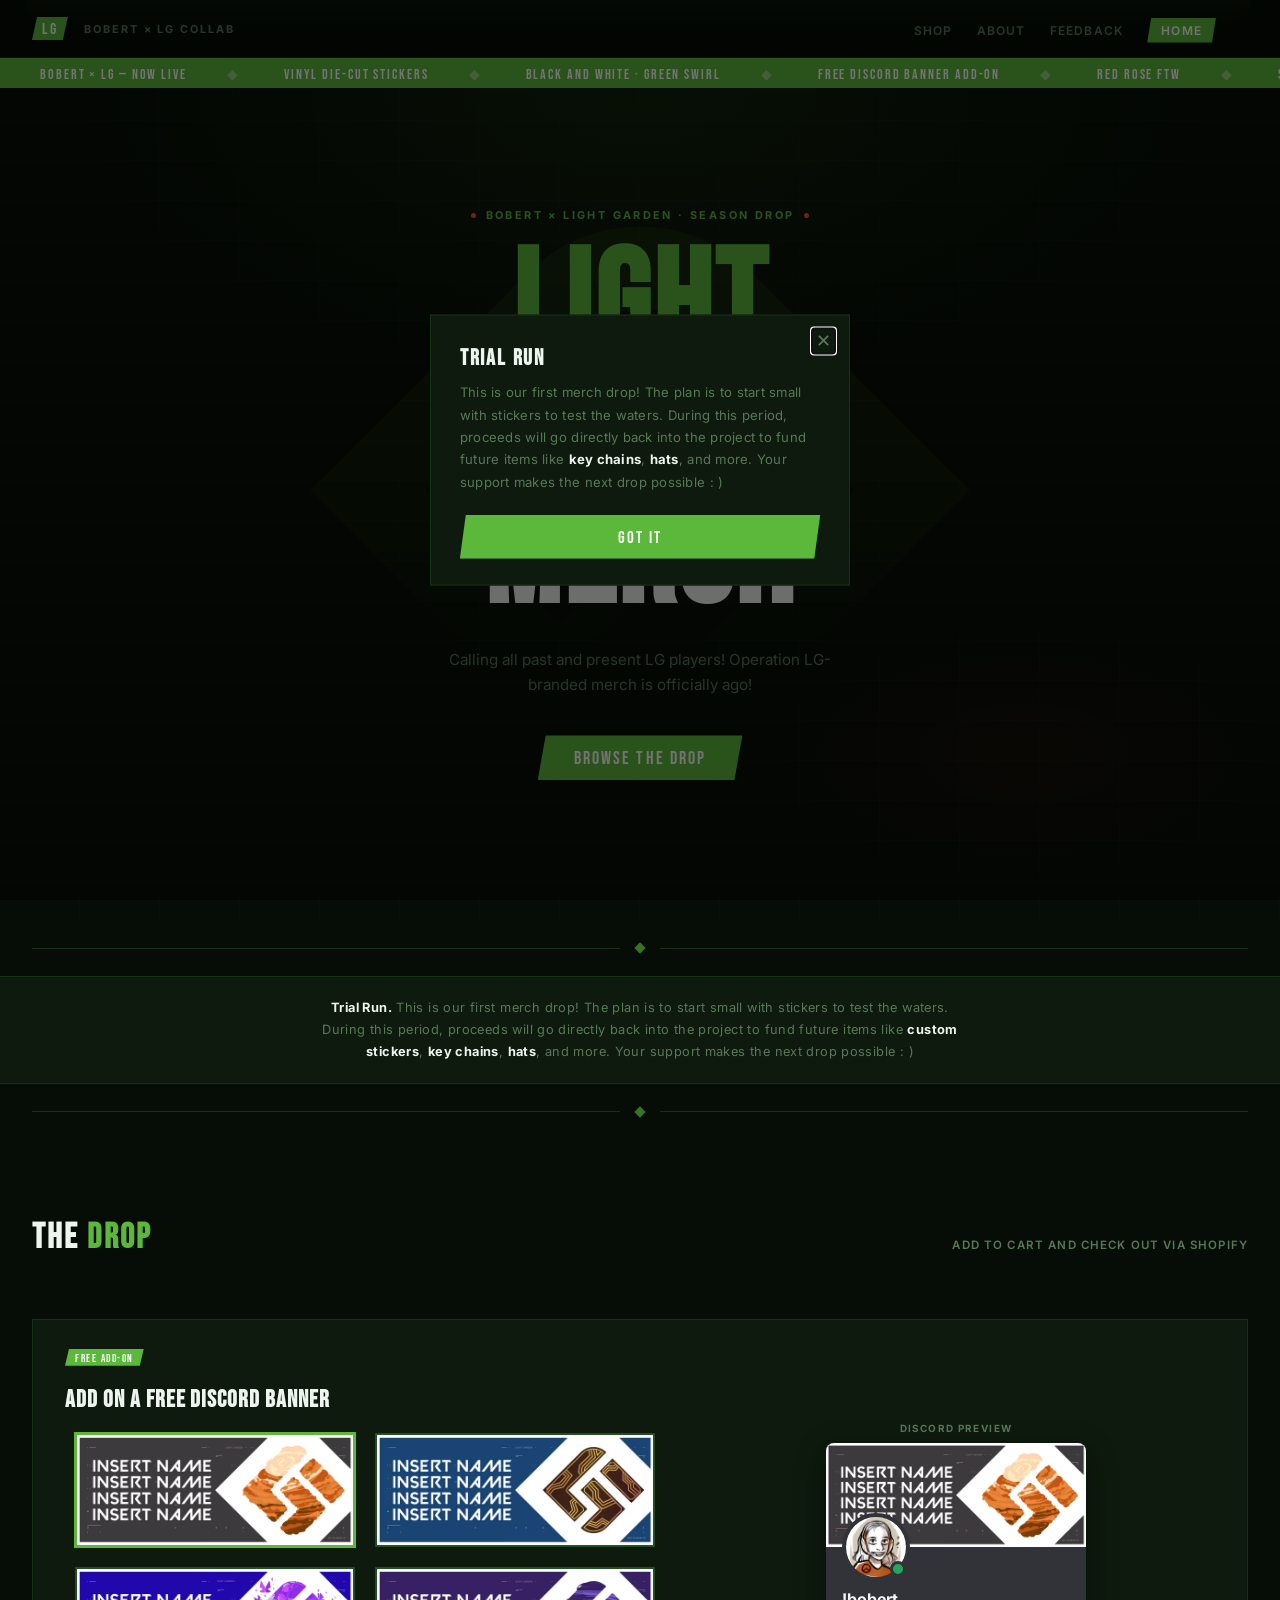
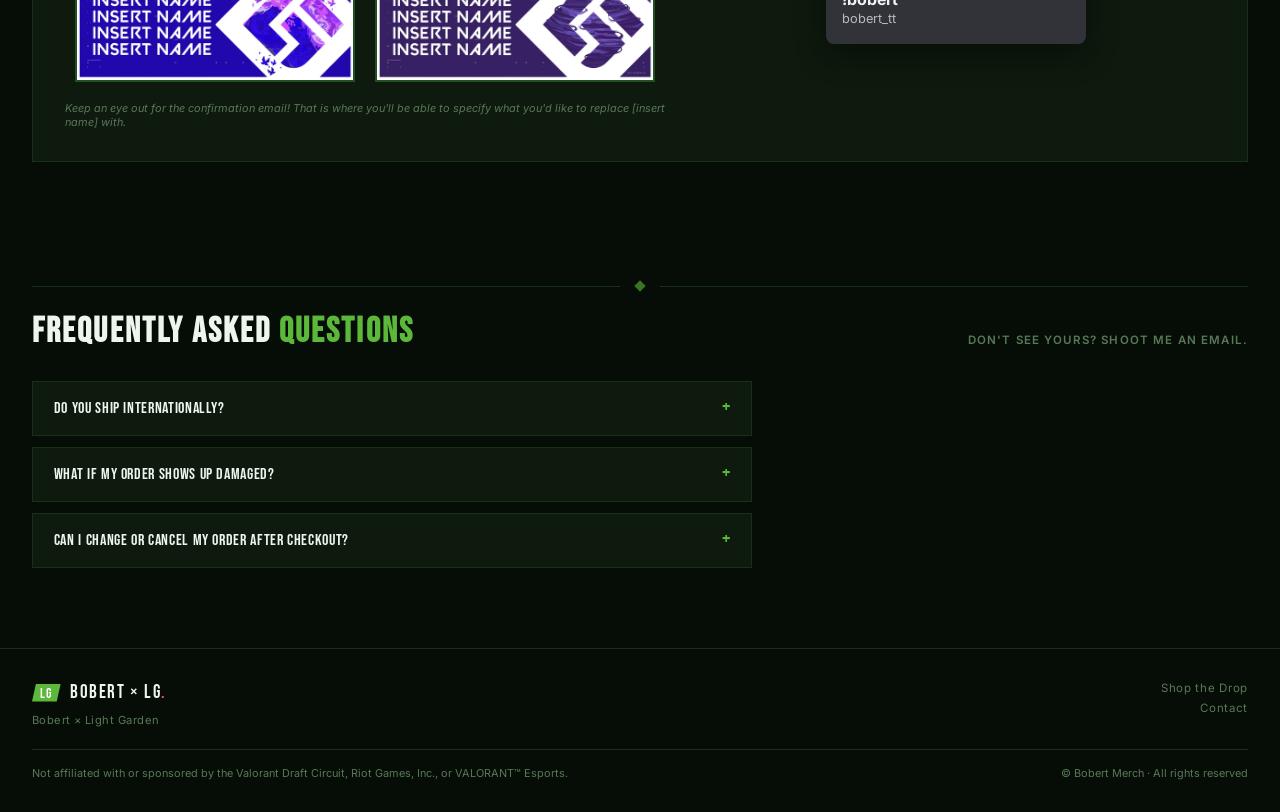
==== commit 9a748cc9: "Removed button from feedback page, updated scrolling banner, updated word in LG spiel" ====
--- a/index.html
+++ b/index.html
@@ -88,13 +88,13 @@
 <div class="ticker-wrap" aria-hidden="true">
   <div class="ticker-inner">
     <span>BOBERT × LG — NOW LIVE</span><span class="sep">◆</span>
-    <span>HOLOGRAPHIC DIE-CUT STICKERS</span><span class="sep">◆</span>
+    <span>VINYL DIE-CUT STICKERS</span><span class="sep">◆</span>
     <span>BLACK AND WHITE · GREEN SWIRL</span><span class="sep">◆</span>
     <span>FREE DISCORD BANNER ADD-ON</span><span class="sep">◆</span>
     <span>RED ROSE FTW</span><span class="sep">◆</span>
     <span>SHOP THE DROP TO ORDER</span><span class="sep">◆</span>
     <span>BOBERT × LG — NOW LIVE</span><span class="sep">◆</span>
-    <span>HOLOGRAPHIC DIE-CUT STICKERS</span><span class="sep">◆</span>
+    <span>VINYL DIE-CUT STICKERS</span><span class="sep">◆</span>
     <span>BLACK AND WHITE · GREEN SWIRL</span><span class="sep">◆</span>
     <span>FREE DISCORD BANNER ADD-ON</span><span class="sep">◆</span>
     <span>LIMITED RUN — ONE DROP PER SEASON</span><span class="sep">◆</span>
@@ -264,6 +264,10 @@
           <div class="discord-card-username">bobert_tt</div>
         </div>
       </div>
+      <!-- Empty until a swatch click actually lands in the Shopify cart
+           (site.js sets this — see setBannerAddedText()); stays empty while
+           gated, so it never claims something's in the cart when it isn't. -->
+      <p class="addon-added-text" id="addon-added-text"></p>
     </div>
   </div>
 </section>
--- a/styles.css
+++ b/styles.css
@@ -823,6 +823,17 @@
   margin-top: 2px;
 }
 
+/* Empty (zero height) until site.js populates it — see the comment on
+   #addon-added-text in index.html. */
+.addon-added-text {
+  margin-top: 0.75rem;
+  font-size: 0.72rem;
+  font-weight: 700;
+  letter-spacing: 0.06em;
+  color: var(--lg-green);
+  text-align: center;
+}
+
 
 .divider--spaced { margin-top: 2.5rem; }
 
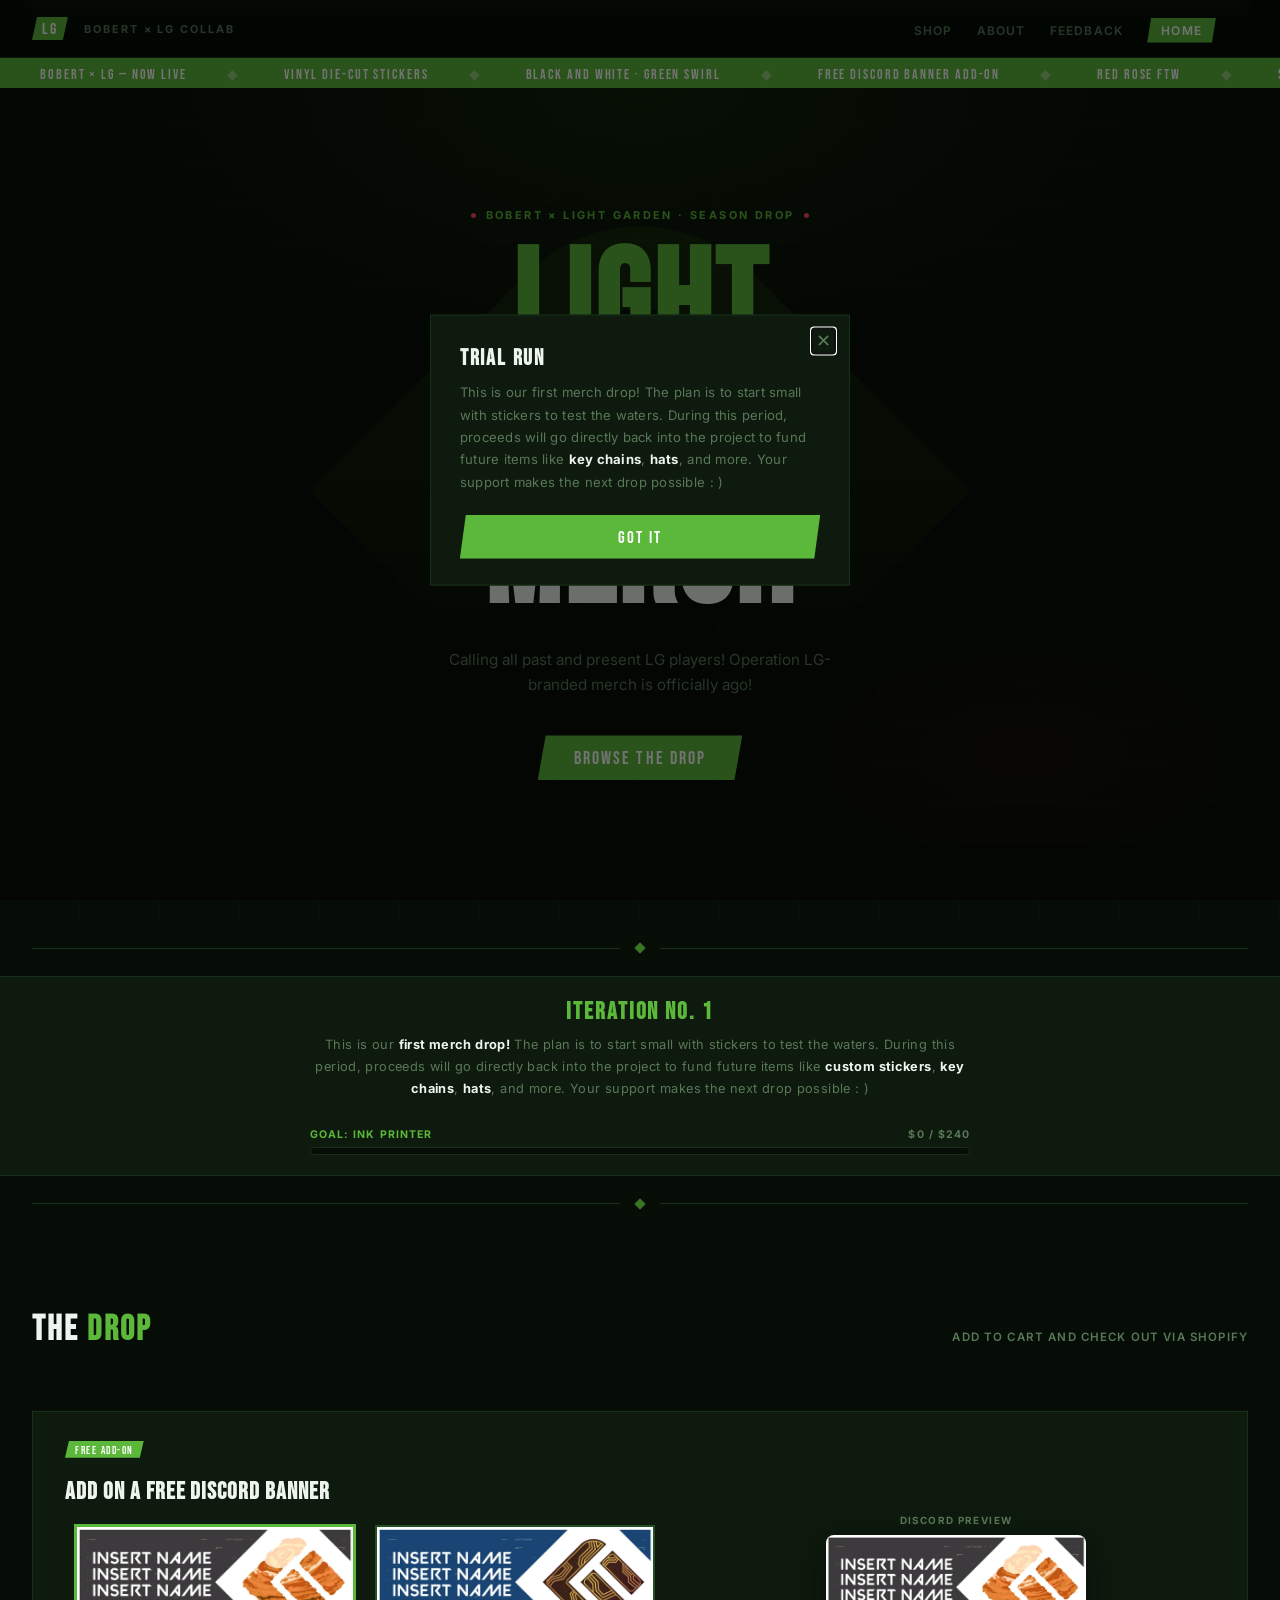
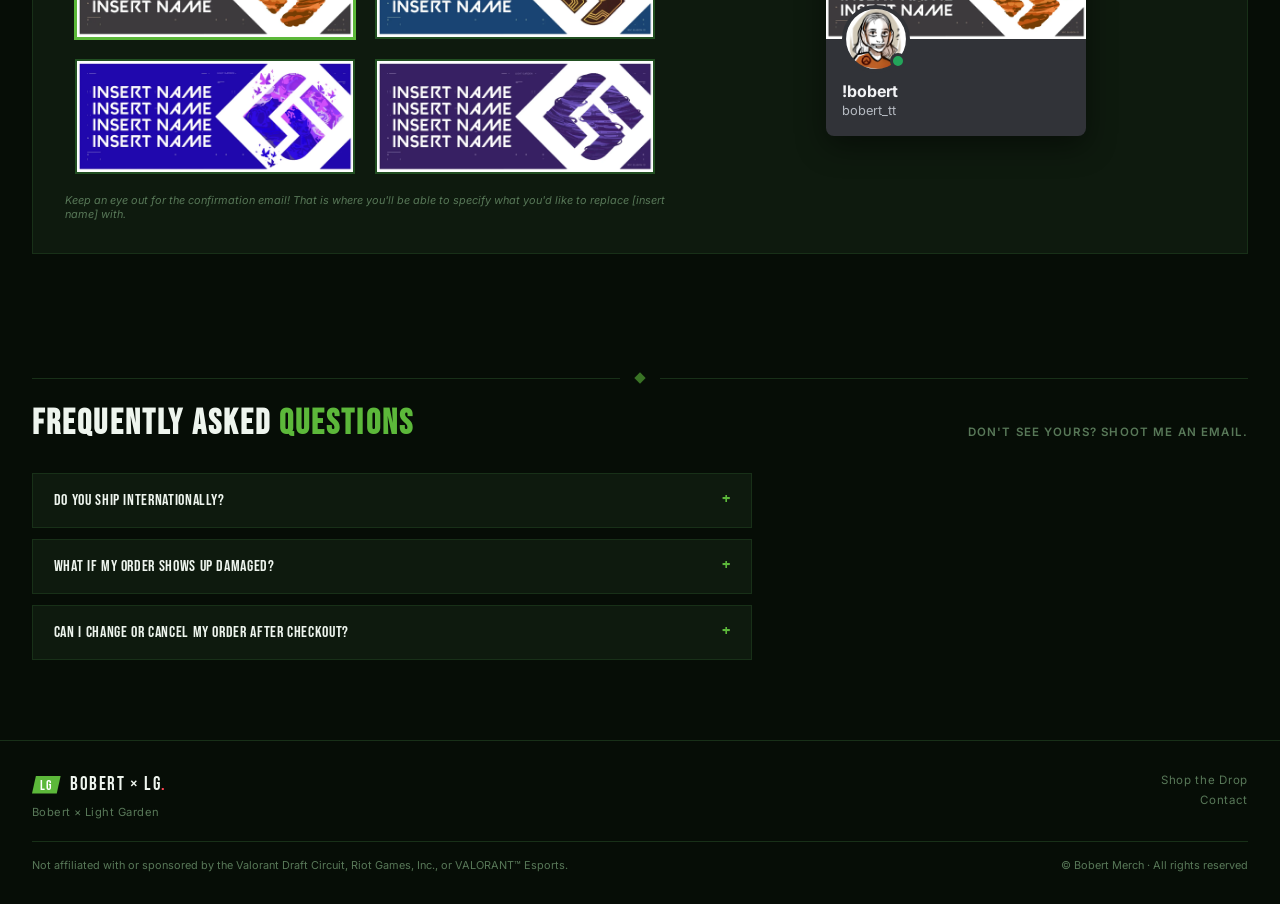
==== commit 2c54f280: "Add trial-run milestone goal bar and cursor sparkle effect Gives the first-drop banner a visible fun" ====
--- a/index.html
+++ b/index.html
@@ -126,8 +126,31 @@
 <!-- TRIAL NOTICE -->
 <div class="divider"><div class="divider-line"></div><div class="divider-diamond"></div><div class="divider-line"></div></div>
 
+<!--
+  ══════════════════════════════════════════════════════════════
+  MILESTONE GOAL — HOW TO UPDATE
+  ──────────────────────────────────────────────────────────────
+  No backend/sales tracking on this static site, so this is a
+  hand-maintained number: change data-current below to the current
+  dollar amount raised toward data-goal as proceeds come in. site.js
+  reads both once on load and computes the bar width + "$X / $Y" label
+  from them — that's the only edit needed, nothing else to recalculate
+  by hand. To change the goal itself (new item, new dollar amount),
+  update data-goal and the "Goal:" label text together.
+  ══════════════════════════════════════════════════════════════
+  -->
 <div class="trial-notice" role="note">
-  <p><strong>Trial Run.</strong> This is our first merch drop! The plan is to start small with stickers to test the waters. During this period, proceeds will go directly back into the project to fund future items like <strong>custom stickers</strong>, <strong>key chains</strong>, <strong>hats</strong>, and more. Your support makes the next drop possible : )</p>
+  <h2 class="trial-notice-title">Iteration No. 1</h2>
+  <p>This is our <strong>first merch drop!</strong> The plan is to start small with stickers to test the waters. During this period, proceeds will go directly back into the project to fund future items like <strong>custom stickers</strong>, <strong>key chains</strong>, <strong>hats</strong>, and more. Your support makes the next drop possible : )</p>
+  <div class="trial-goal" data-current="0" data-goal="240">
+    <div class="trial-goal-header">
+      <span class="trial-goal-label">Goal: Ink Printer</span>
+      <span class="trial-goal-amount"></span>
+    </div>
+    <div class="trial-goal-bar">
+      <div class="trial-goal-bar-fill"></div>
+    </div>
+  </div>
 </div>
 
 <!-- SHOP -->
--- a/styles.css
+++ b/styles.css
@@ -844,6 +844,41 @@
   border-bottom: 1px solid var(--border);
   padding: 20px 2rem;
   text-align: center;
+  /* Containment for the cursor-sparkle effect (site.js) — sparkles are
+     positioned relative to this element and clipped to its bounds so they
+     never visually spill past the banner's own border. */
+  position: relative;
+  overflow: hidden;
+}
+
+/* Spawned/removed by site.js on cursor movement/idle within .trial-notice
+   — purely decorative, aria-hidden, and skipped entirely under
+   prefers-reduced-motion (a continuous effect tied to cursor position
+   doesn't have a sensible "instant" fallback the way a one-off transition
+   does, so the whole feature is disabled at the JS level rather than
+   just toning down the animation here). Deliberately big/glowing/punchy
+   rather than subtle — see site.js for the "make it obvious" intent. */
+.trial-sparkle {
+  position: absolute;
+  pointer-events: none;
+  line-height: 1;
+  transform: translate(-50%, -50%);
+  text-shadow: 0 0 8px currentColor, 0 0 16px currentColor;
+  animation: trial-sparkle-pop 750ms ease-out forwards;
+}
+
+@keyframes trial-sparkle-pop {
+  0%   { transform: translate(-50%, -50%) scale(0) rotate(0deg); opacity: 1; }
+  35%  { transform: translate(-50%, -50%) scale(1.4) rotate(60deg); opacity: 1; }
+  100% { transform: translate(-50%, -50%) scale(0.2) rotate(130deg); opacity: 0; }
+}
+
+.trial-notice-title {
+  font-family: var(--font-display);
+  font-size: 1.5rem;
+  letter-spacing: 0.08em;
+  color: var(--lg-green);
+  margin-bottom: 8px;
 }
 
 .trial-notice p {
@@ -856,6 +891,42 @@
 }
 
 .trial-notice strong { color: var(--text); }
+
+.trial-goal {
+  max-width: 660px;
+  margin: 28px auto 0;
+}
+
+.trial-goal-header {
+  display: flex;
+  justify-content: space-between;
+  align-items: baseline;
+  gap: 1rem;
+  margin-bottom: 6px;
+  font-size: 0.66rem;
+  font-weight: 700;
+  letter-spacing: 0.1em;
+  text-transform: uppercase;
+}
+
+.trial-goal-label { color: var(--lg-green); }
+.trial-goal-amount { color: var(--muted); }
+
+.trial-goal-bar {
+  height: 8px;
+  background: var(--bg);
+  border: 1px solid var(--border);
+  border-radius: 5px;
+  overflow: hidden;
+}
+
+.trial-goal-bar-fill {
+  height: 100%;
+  width: 0%;
+  background: var(--lg-green);
+  border-radius: 4px;
+  transition: width 0.6s ease-out;
+}
 
 /* ── TRIAL NOTICE MODAL ── */
 /* The overlay behind this modal reuses .cart-overlay's styling (position,
@@ -1276,6 +1347,13 @@
 
 .about-body p strong { color: var(--text); }
 
+.about-body p a {
+  color: var(--lg-green);
+  text-decoration: none;
+}
+
+.about-body p a:hover { color: var(--lg-green-dk); text-decoration: underline; }
+
 /* ── RESPONSIVE (all pages, one breakpoint) ── */
 /* .about-grid's 2-column split gets uncomfortably tight before the main
    768px breakpoint kicks in — each column is a fixed 180px photo + 2rem
@@ -1324,6 +1402,7 @@
   .cart-overlay               { transition: none; }
   .ticker-inner               { animation: none; }
   .swatch-btn                 { transition: none; }
+  .trial-goal-bar-fill        { transition: none; }
   .trial-modal                { transition: none; }
   .concept-card                 { transition: none; }
   .faq-item summary           { transition: none; }
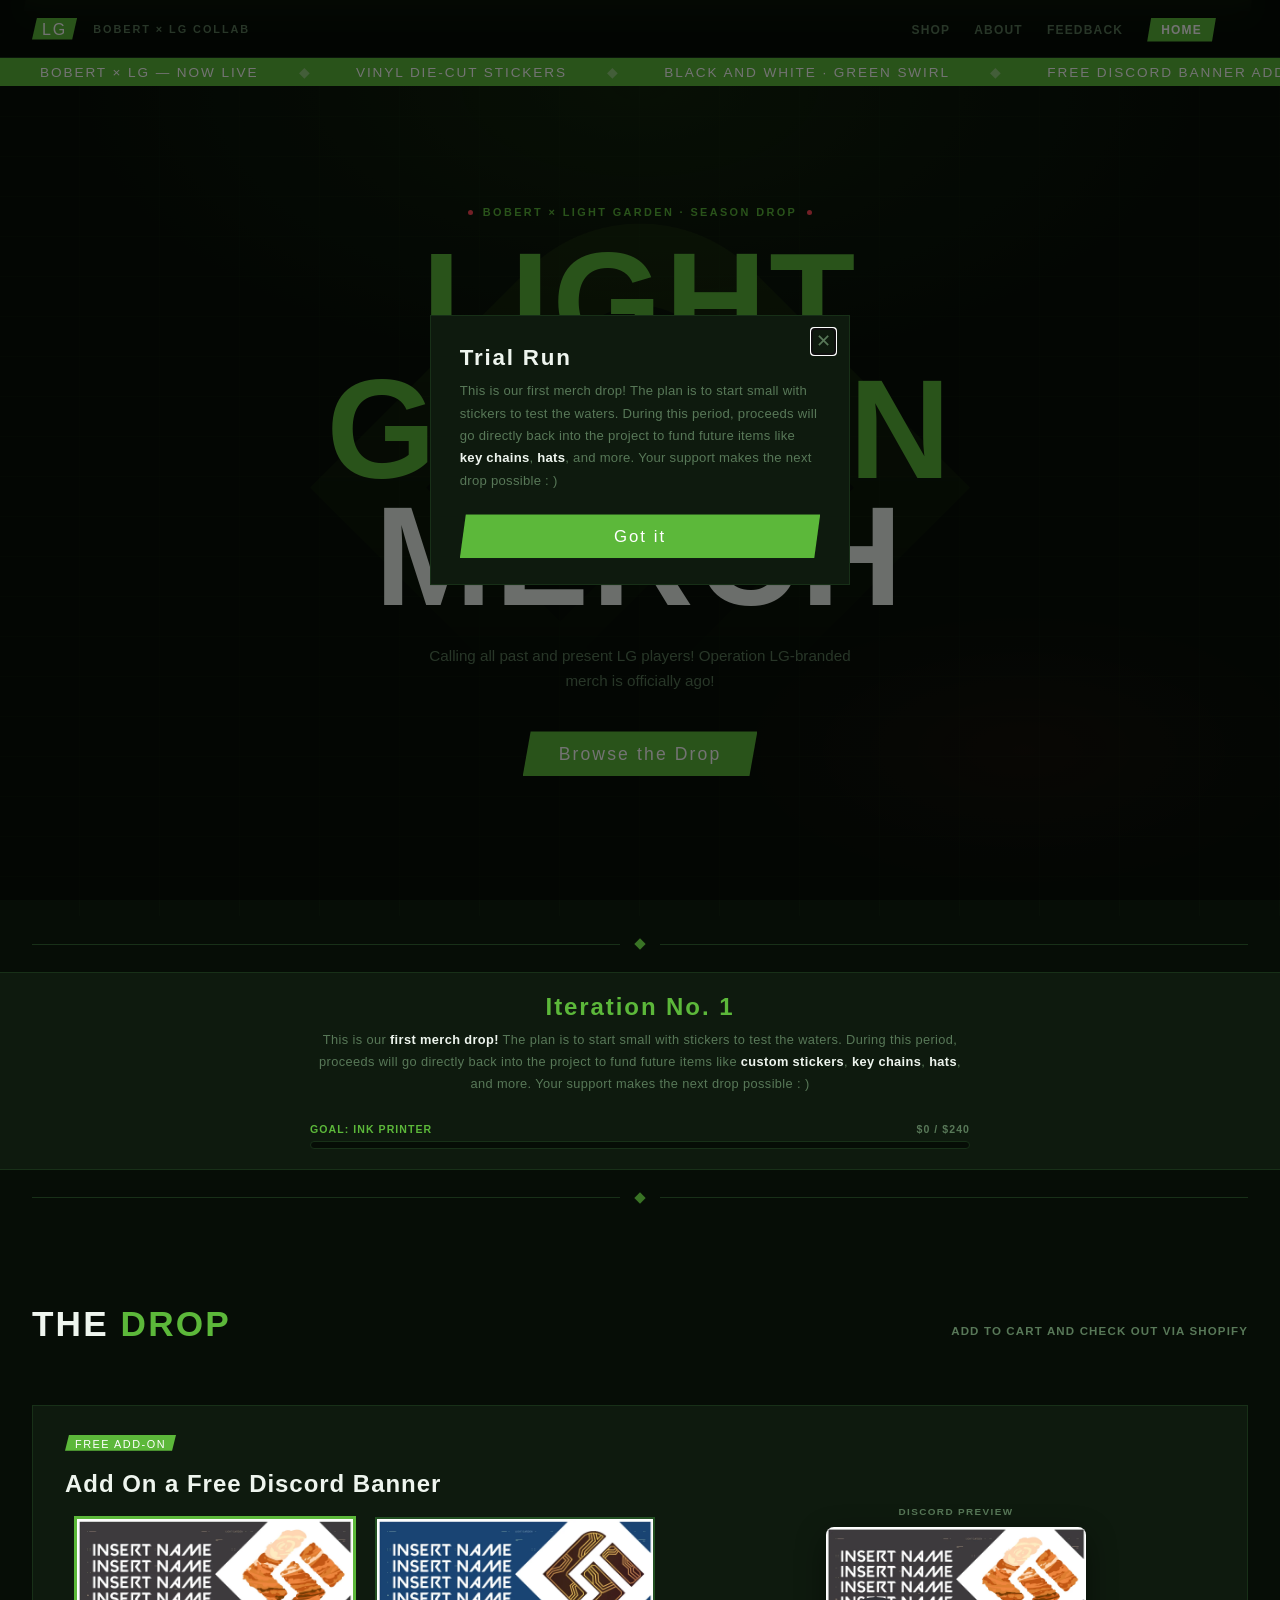
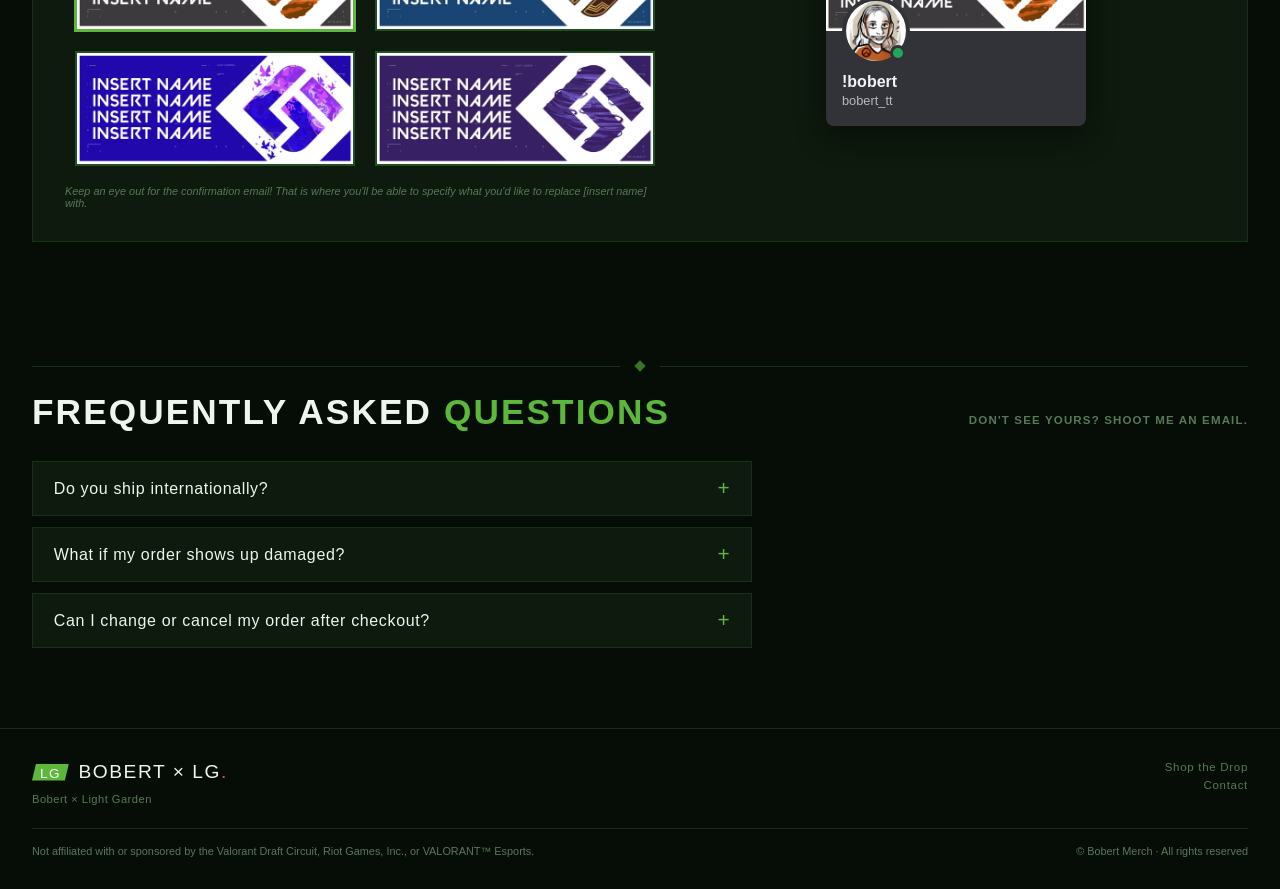
==== commit c8d32fc7: "Harden the site against a public release: CSP, iframe sandbox, input validation Adds a Content-Secur" ====
--- a/index.html
+++ b/index.html
@@ -2,6 +2,30 @@
 <html lang="en">
 <head>
   <meta charset="UTF-8" />
+  <!-- CSP must come right after charset, before any resource-loading tag,
+       to actually apply to everything below it. Shopify's Buy Button SDK
+       injects styles/iframes at runtime and needs its own hosts allowed —
+       see the note in CLAUDE.md's Shopify section before tightening this.
+       img-src's schemeless sdks.shopifycdn.com and connect-src's
+       *.shopifysvc.com were both added after a Playwright pass through a
+       full page load AND a real add-to-cart→checkout run surfaced them as
+       genuine violations, not guessed in advance — the SDK's own bundled
+       UI icons (e.g. arrow.svg) and its telemetry beacons (observed:
+       monorail-edge.shopifysvc.com on load, otlp-http-production
+       .shopifysvc.com during checkout — wildcarded rather than enumerated
+       since Shopify can add/rotate these). Don't remove either without
+       re-testing an actual checkout, not just a page load. -->
+  <meta http-equiv="Content-Security-Policy" content="
+    default-src 'self';
+    script-src 'self' https://sdks.shopifycdn.com;
+    style-src 'self' 'unsafe-inline' https://fonts.googleapis.com;
+    font-src 'self' https://fonts.gstatic.com;
+    img-src 'self' data: https://cdn.shopify.com sdks.shopifycdn.com;
+    frame-src 'self' https://docs.google.com https://*.myshopify.com https://shop.app;
+    connect-src 'self' https://*.myshopify.com https://*.shopifysvc.com;
+    base-uri 'none';
+    object-src 'none';
+  ">
   <meta name="viewport" content="width=device-width, initial-scale=1.0" />
   <title>Bobert × LG Merch Drop</title>
   <meta name="description" content="LG-branded merch — vinyl stickers, plus a free Discord banner add-on, for the Light Garden VDC franchise.">
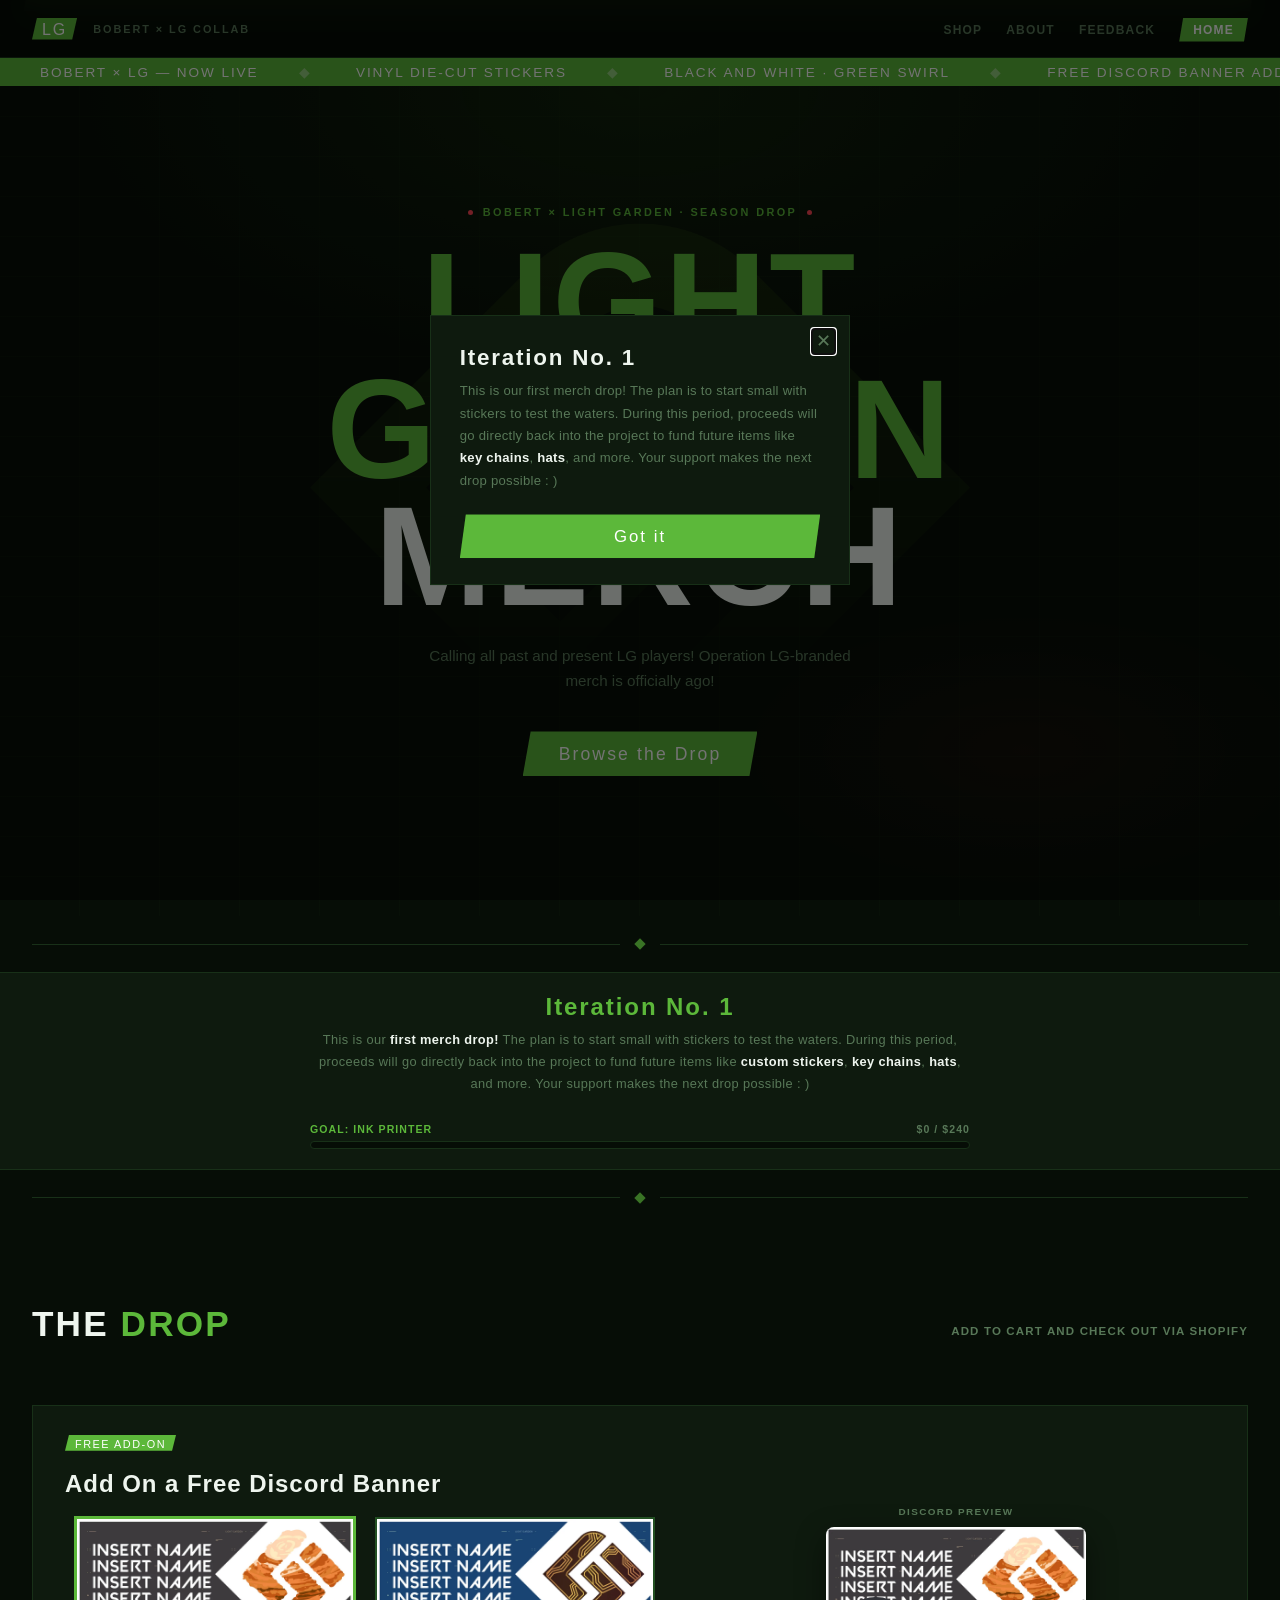
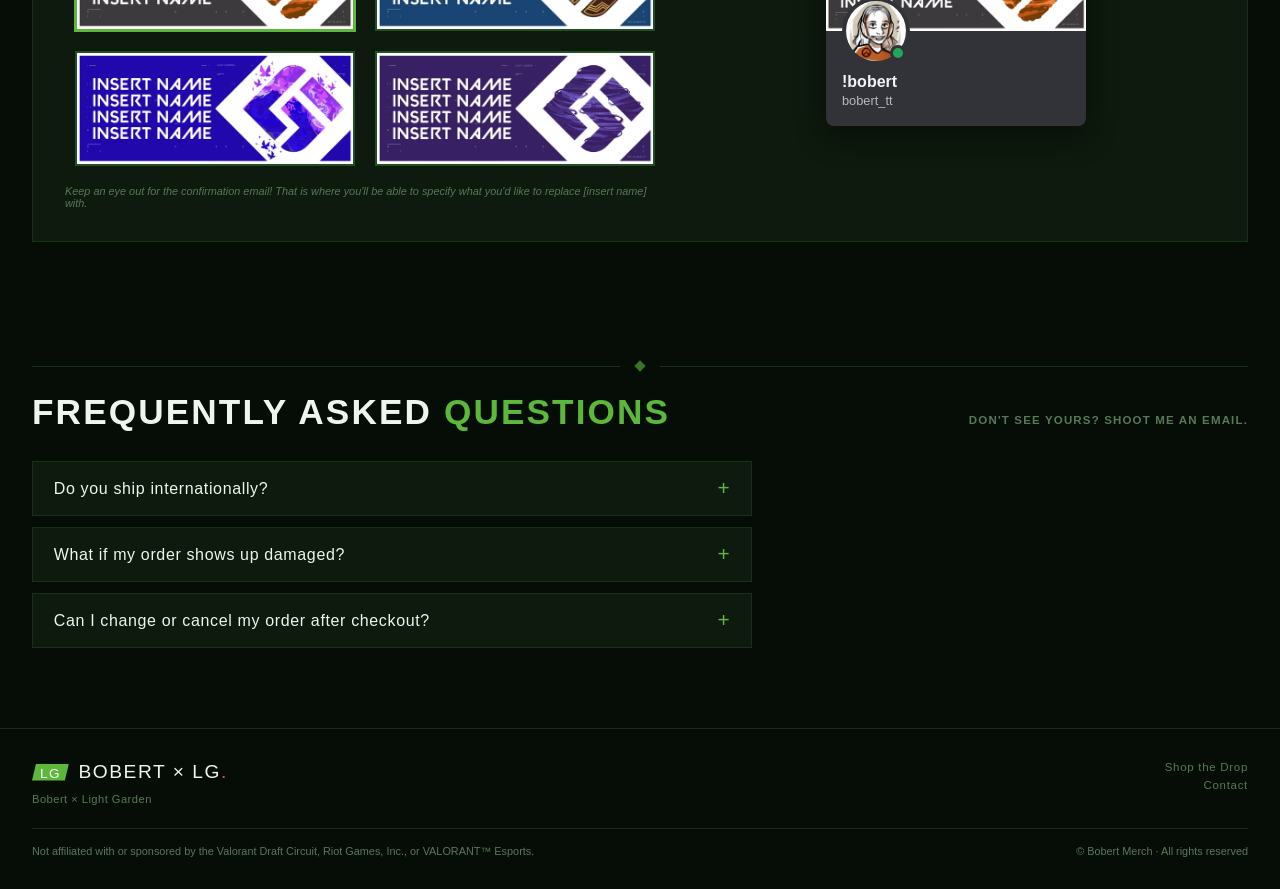
==== commit 191723d2: "Updated to iteration no.1" ====
--- a/index.html
+++ b/index.html
@@ -123,6 +123,7 @@
     <span>FREE DISCORD BANNER ADD-ON</span><span class="sep">◆</span>
     <span>LIMITED RUN — ONE DROP PER SEASON</span><span class="sep">◆</span>
     <span>SHOP THE DROP TO ORDER</span><span class="sep">◆</span>
+    <span>BOBERT × LG — NOW LIVE</span><span class="sep">◆</span>
   </div>
 </div>
 
@@ -352,7 +353,7 @@
 <div class="cart-overlay trial-modal-overlay" id="trial-modal-overlay" hidden></div>
 <div class="trial-modal" id="trial-modal" role="dialog" aria-modal="true" aria-labelledby="trial-modal-title" tabindex="-1" hidden>
   <button class="trial-modal-close" id="trial-modal-close" type="button" aria-label="Close">✕</button>
-  <h2 id="trial-modal-title" class="trial-modal-title">Trial Run</h2>
+  <h2 id="trial-modal-title" class="trial-modal-title">Iteration No. 1</h2>
   <p class="trial-modal-body">This is our first merch drop! The plan is to start small with stickers to test the waters. During this period, proceeds will go directly back into the project to fund future items like <strong>key chains</strong>, <strong>hats</strong>, and more. Your support makes the next drop possible : )</p>
   <button class="btn-checkout trial-modal-ok" id="trial-modal-ok" type="button">Got it</button>
 </div>
--- a/styles.css
+++ b/styles.css
@@ -152,9 +152,15 @@
   50%       { opacity: 0.4; transform: scale(0.7); }
 }
 
-/* ── HAMBURGER + MOBILE NAV ── */
+/* ── HAMBURGER + MOBILE NAV ──
+   Hidden by default (not just its .hamburger child) — on desktop this div
+   has nothing to show, but .nav-right-group's `gap` still counts an empty
+   flex item, leaving a blank space between the nav links and the right
+   edge. display:none removes it from the flex layout entirely so the nav
+   links sit flush right; the 768px breakpoint below brings it back for
+   the hamburger. */
 .nav-right {
-  display: flex;
+  display: none;
   align-items: center;
   gap: 0.5rem;
 }
@@ -1369,6 +1375,7 @@
 @media (max-width: 768px) {
   nav        { padding: 0 1rem; }
   .nav-links { display: none; }
+  .nav-right { display: flex; }
   .hamburger { display: flex; }
   footer     { padding: 1.5rem 1.2rem; }
   .footer--shop .footer-links { text-align: left; }
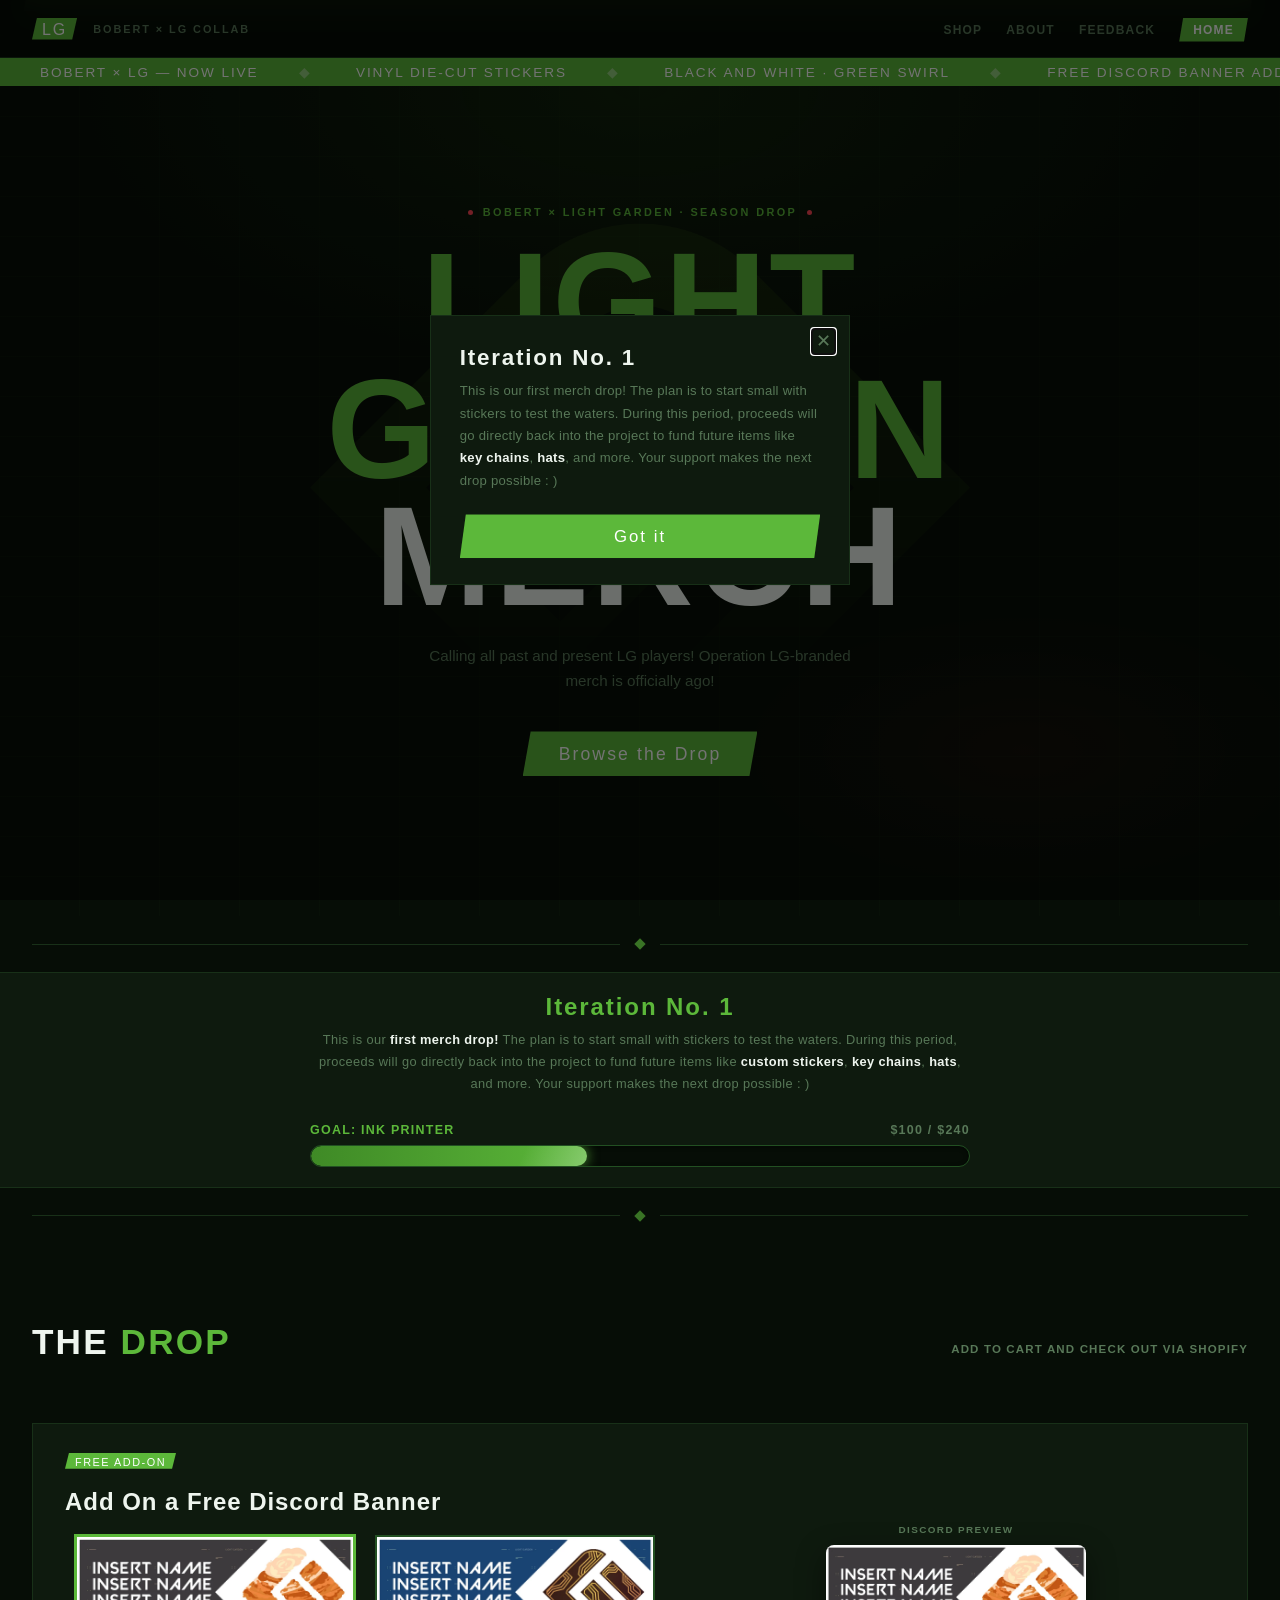
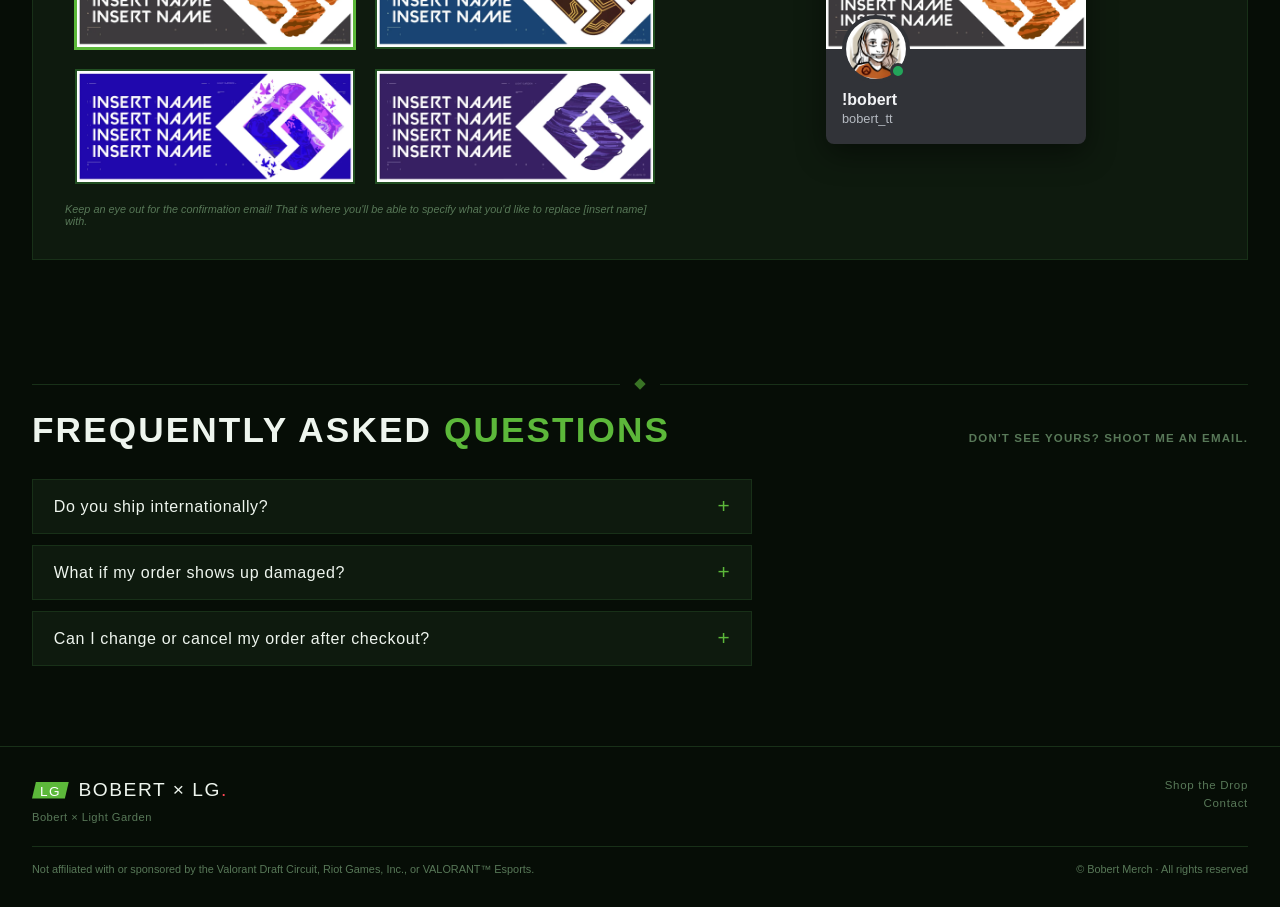
==== commit 2a747395: "Make the milestone goal bar bigger and more eye-catching Bumps the bar from a thin 8px sliver to a 2" ====
--- a/index.html
+++ b/index.html
@@ -167,7 +167,7 @@
 <div class="trial-notice" role="note">
   <h2 class="trial-notice-title">Iteration No. 1</h2>
   <p>This is our <strong>first merch drop!</strong> The plan is to start small with stickers to test the waters. During this period, proceeds will go directly back into the project to fund future items like <strong>custom stickers</strong>, <strong>key chains</strong>, <strong>hats</strong>, and more. Your support makes the next drop possible : )</p>
-  <div class="trial-goal" data-current="0" data-goal="240">
+  <div class="trial-goal" data-current="100" data-goal="240">
     <div class="trial-goal-header">
       <span class="trial-goal-label">Goal: Ink Printer</span>
       <span class="trial-goal-amount"></span>
@@ -314,8 +314,15 @@
       </div>
       <!-- Empty until a swatch click actually lands in the Shopify cart
            (site.js sets this — see setBannerAddedText()); stays empty while
-           gated, so it never claims something's in the cart when it isn't. -->
-      <p class="addon-added-text" id="addon-added-text"></p>
+           gated, so it never claims something's in the cart when it isn't.
+           #addon-spinner is shown by showAddonSpinner()/hideAddonSpinner()
+           for the span of the in-flight checkout request, split from the
+           message span since setBannerAddedText() replaces the message's
+           textContent and would otherwise wipe the spinner out too. -->
+      <p class="addon-added-text" id="addon-added-text">
+        <span class="addon-spinner" id="addon-spinner" hidden aria-hidden="true"></span>
+        <span id="addon-added-text-msg"></span>
+      </p>
     </div>
   </div>
 </section>
--- a/styles.css
+++ b/styles.css
@@ -840,6 +840,34 @@
   text-align: center;
 }
 
+/* Shown only while a swatch click's cart mutation is in flight — see
+   showAddonSpinner()/hideAddonSpinner() in site.js. currentColor picks up
+   .addon-added-text's green, so it never needs its own color rule. */
+.addon-spinner {
+  display: inline-block;
+  width: 0.7em;
+  height: 0.7em;
+  margin-right: 0.35em;
+  vertical-align: -0.05em;
+  border: 2px solid currentColor;
+  border-top-color: transparent;
+  border-radius: 50%;
+  animation: addon-spin 0.7s linear infinite;
+}
+
+/* Author CSS overrides the UA stylesheet's [hidden]{display:none} by
+   default regardless of selector specificity, so the unconditional
+   display:inline-block above was defeating the hidden attribute entirely
+   — the spinner was visible and animating at all times. This selector's
+   higher specificity (attribute selector added) restores it. */
+.addon-spinner[hidden] {
+  display: none;
+}
+
+@keyframes addon-spin {
+  to { transform: rotate(360deg); }
+}
+
 
 .divider--spaced { margin-top: 2.5rem; }
 
@@ -908,8 +936,8 @@
   justify-content: space-between;
   align-items: baseline;
   gap: 1rem;
-  margin-bottom: 6px;
-  font-size: 0.66rem;
+  margin-bottom: 8px;
+  font-size: 0.78rem;
   font-weight: 700;
   letter-spacing: 0.1em;
   text-transform: uppercase;
@@ -918,20 +946,55 @@
 .trial-goal-label { color: var(--lg-green); }
 .trial-goal-amount { color: var(--muted); }
 
+/* Sized and glowing well past what the header text needs on its own —
+   this bar is meant to be the first thing the eye lands on in the whole
+   banner, not a quiet progress detail underneath it. */
 .trial-goal-bar {
-  height: 8px;
+  height: 22px;
   background: var(--bg);
-  border: 1px solid var(--border);
-  border-radius: 5px;
+  border: 1px solid var(--border-bright);
+  border-radius: 11px;
   overflow: hidden;
+  box-shadow: inset 0 1px 4px rgba(0, 0, 0, 0.5);
 }
 
 .trial-goal-bar-fill {
+  position: relative;
   height: 100%;
   width: 0%;
-  background: var(--lg-green);
-  border-radius: 4px;
+  background: linear-gradient(90deg, var(--lg-green-dk), var(--lg-green));
+  border-radius: 11px;
+  /* Clips the ::after sheen below to this element's own rounded corners —
+     without it, the sheen (a plain rectangle) pokes past the fill's oval
+     ends into the unfilled track once the fill is narrower than the bar.
+     Doesn't affect the box-shadow glow above: overflow only clips a box's
+     own content/descendants, never its own box-shadow. */
+  overflow: hidden;
+  box-shadow: 0 0 12px 1px rgba(92, 184, 58, 0.65);
   transition: width 0.6s ease-out;
+}
+
+/* Diagonal sheen sweeping left-to-right on loop — purely decorative, so
+   it's dropped entirely (not just slowed) under reduced motion below. */
+.trial-goal-bar-fill::after {
+  content: '';
+  position: absolute;
+  inset: 0;
+  background: linear-gradient(
+    115deg,
+    transparent 0%,
+    transparent 35%,
+    rgba(255, 255, 255, 0.35) 50%,
+    transparent 65%,
+    transparent 100%
+  );
+  background-size: 220% 100%;
+  animation: trial-goal-sheen 2.6s ease-in-out infinite;
+}
+
+@keyframes trial-goal-sheen {
+  0%   { background-position: 120% 0; }
+  100% { background-position: -20% 0; }
 }
 
 /* ── TRIAL NOTICE MODAL ── */
@@ -1410,9 +1473,11 @@
   .ticker-inner               { animation: none; }
   .swatch-btn                 { transition: none; }
   .trial-goal-bar-fill        { transition: none; }
+  .trial-goal-bar-fill::after { animation: none; }
   .trial-modal                { transition: none; }
   .concept-card                 { transition: none; }
   .faq-item summary           { transition: none; }
   .faq-item summary::after    { transition: none; }
-}
-
+  .addon-spinner              { animation: none; }
+}
+
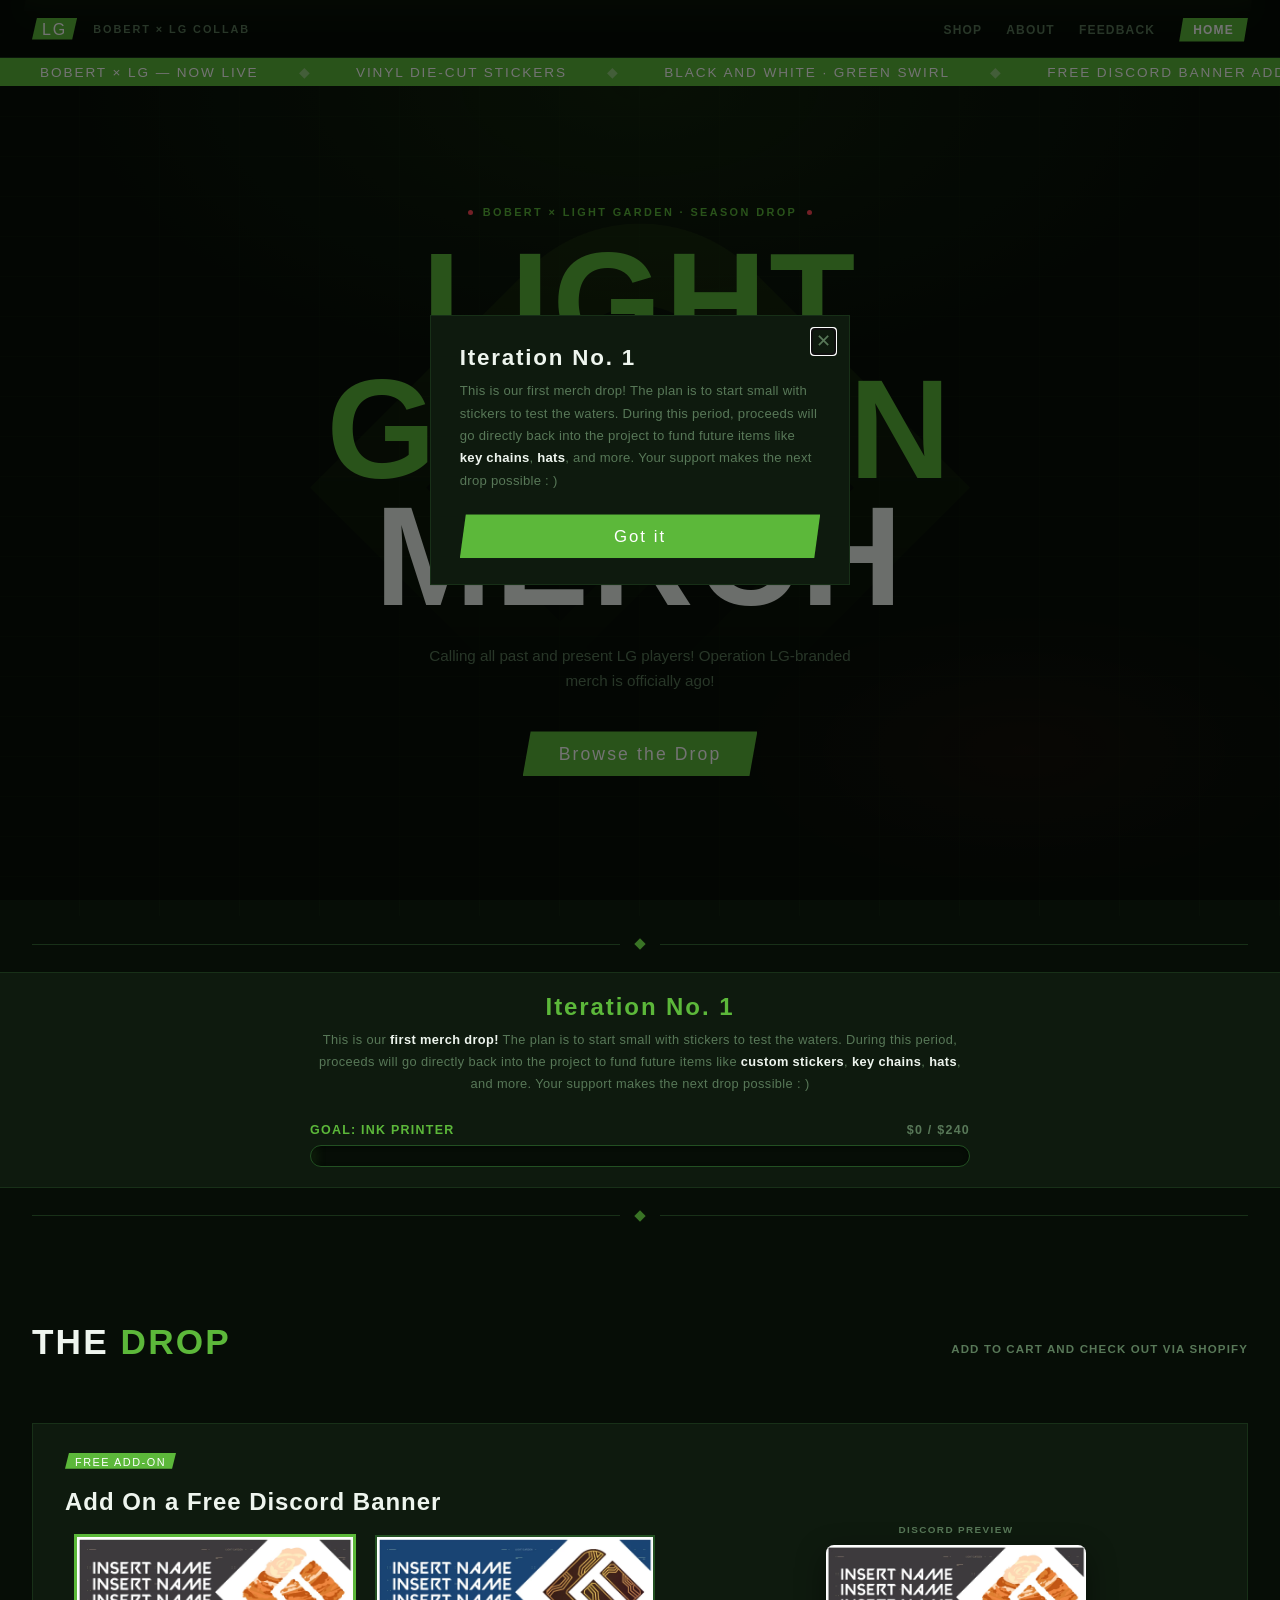
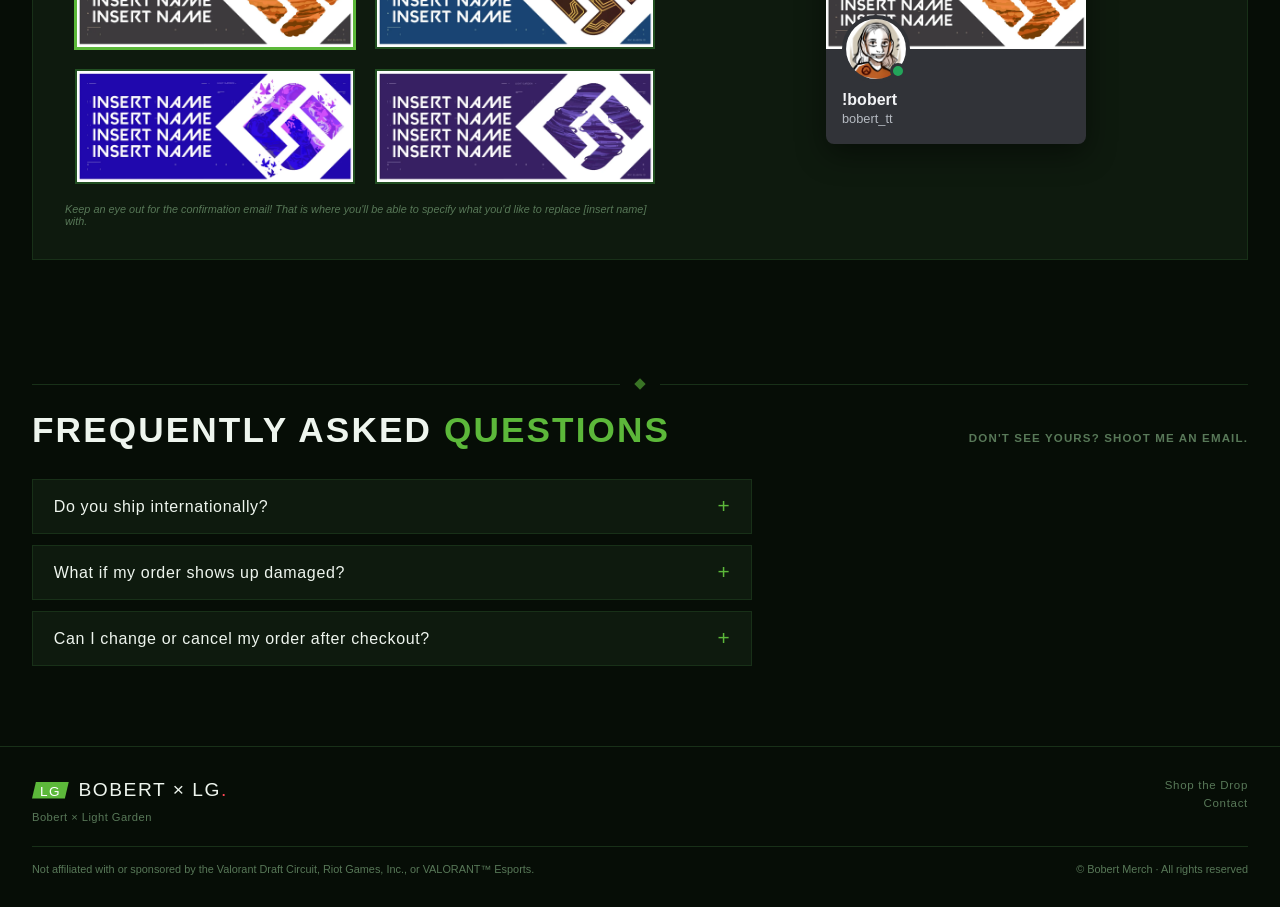
==== commit 85a9f553: "Updated goal marker to 0" ====
--- a/index.html
+++ b/index.html
@@ -167,7 +167,7 @@
 <div class="trial-notice" role="note">
   <h2 class="trial-notice-title">Iteration No. 1</h2>
   <p>This is our <strong>first merch drop!</strong> The plan is to start small with stickers to test the waters. During this period, proceeds will go directly back into the project to fund future items like <strong>custom stickers</strong>, <strong>key chains</strong>, <strong>hats</strong>, and more. Your support makes the next drop possible : )</p>
-  <div class="trial-goal" data-current="100" data-goal="240">
+  <div class="trial-goal" data-current="0" data-goal="240">
     <div class="trial-goal-header">
       <span class="trial-goal-label">Goal: Ink Printer</span>
       <span class="trial-goal-amount"></span>
